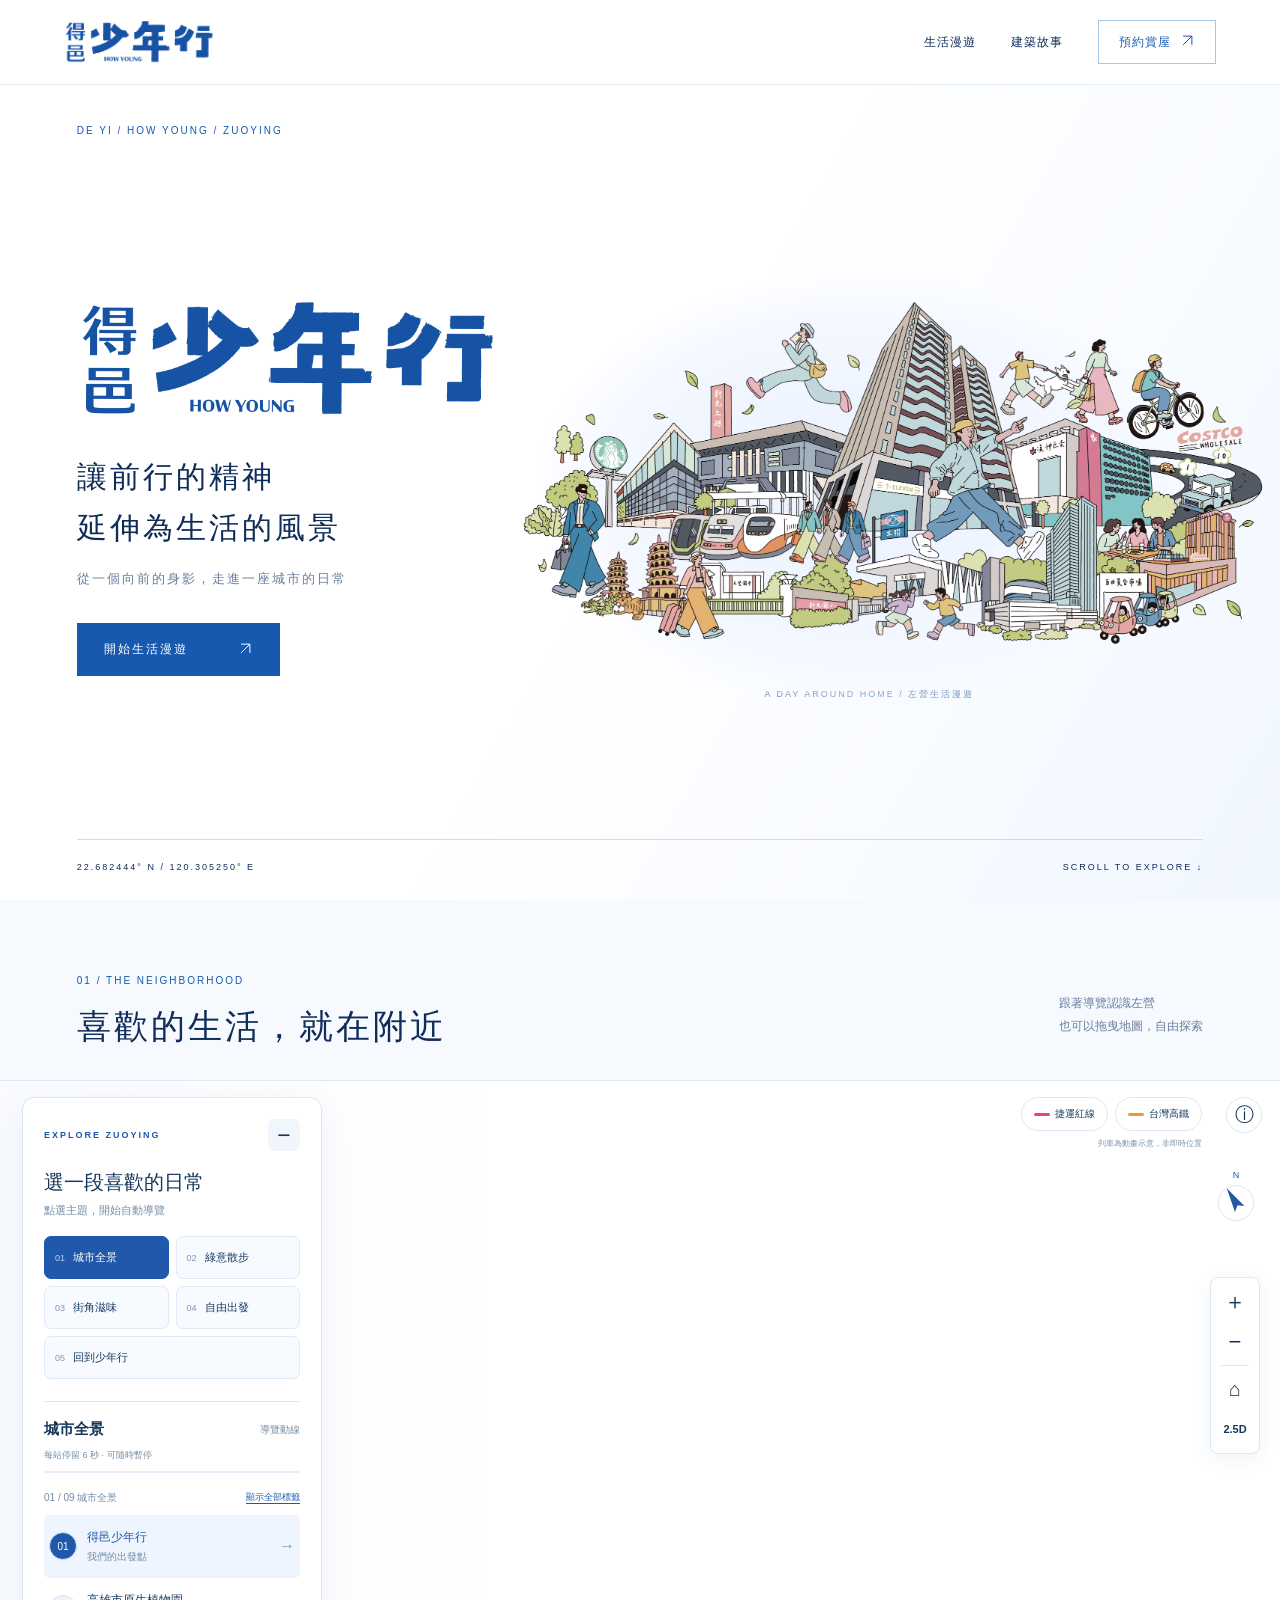
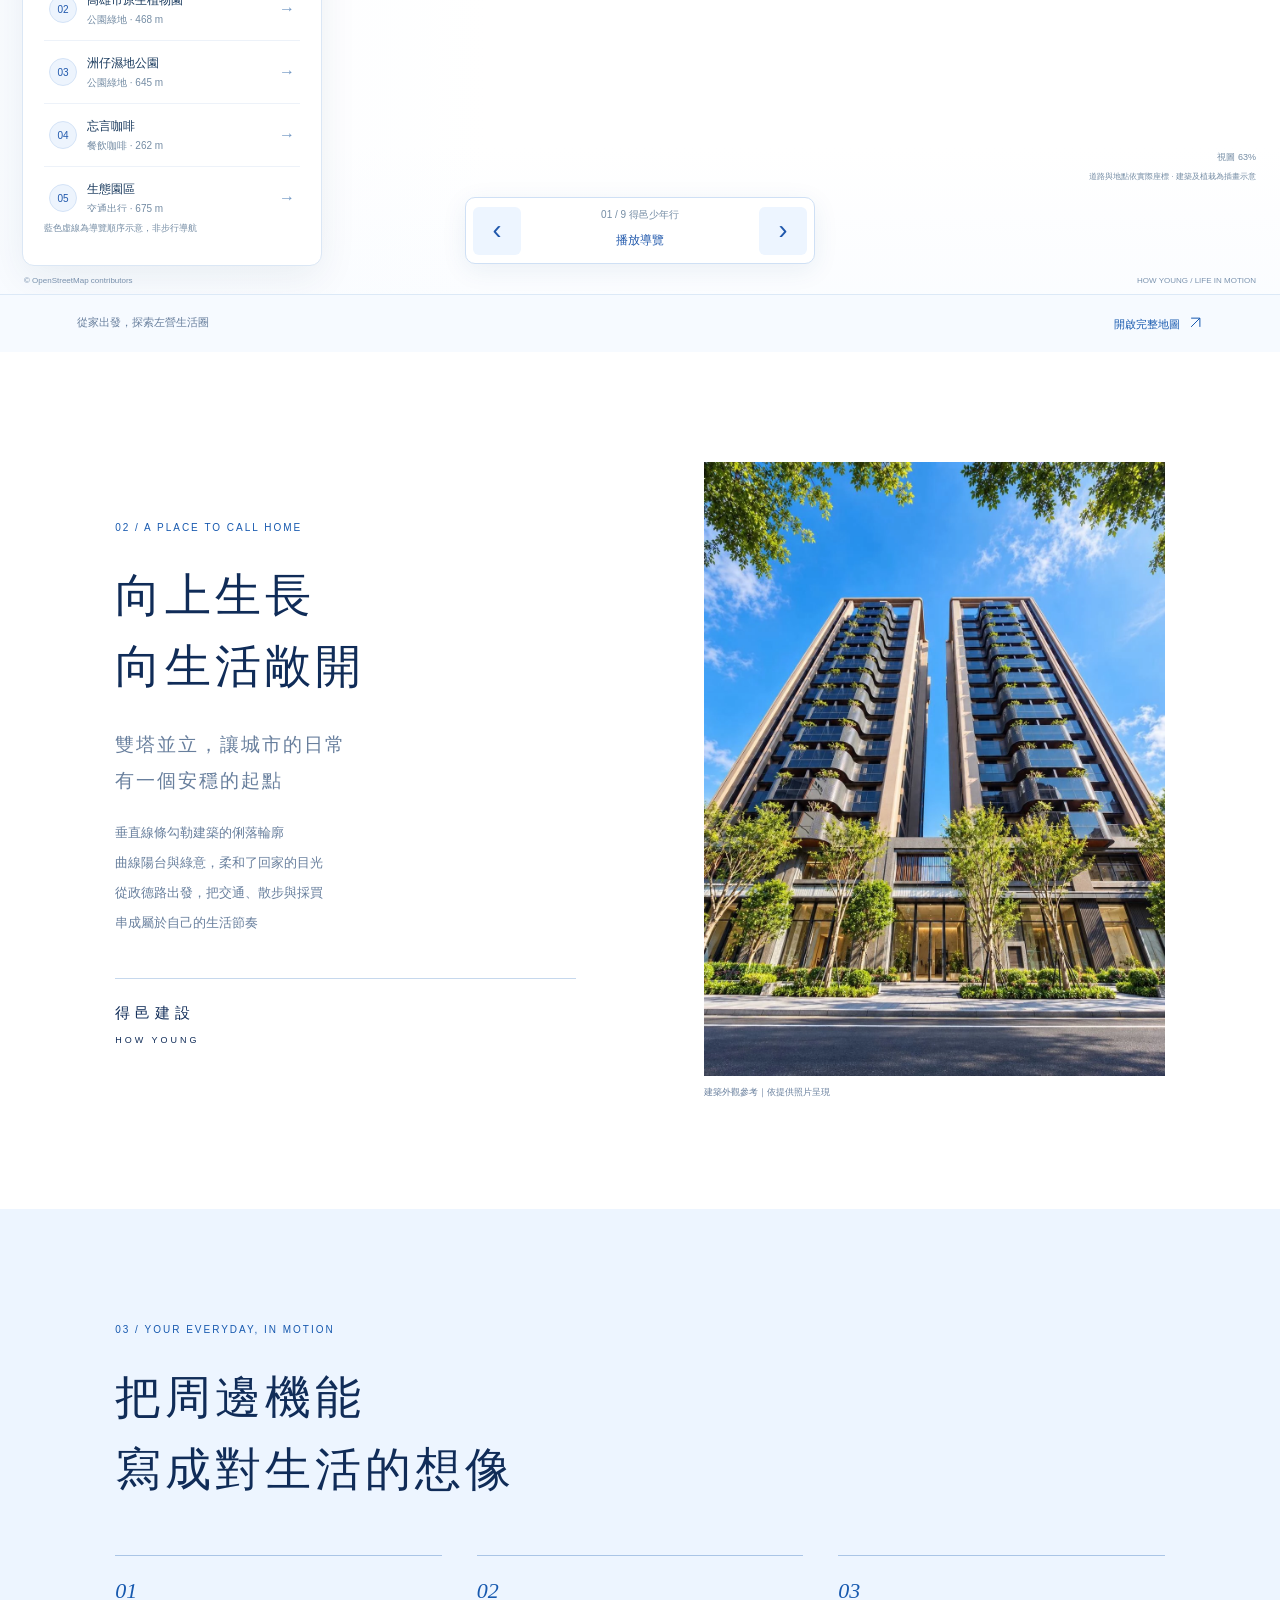
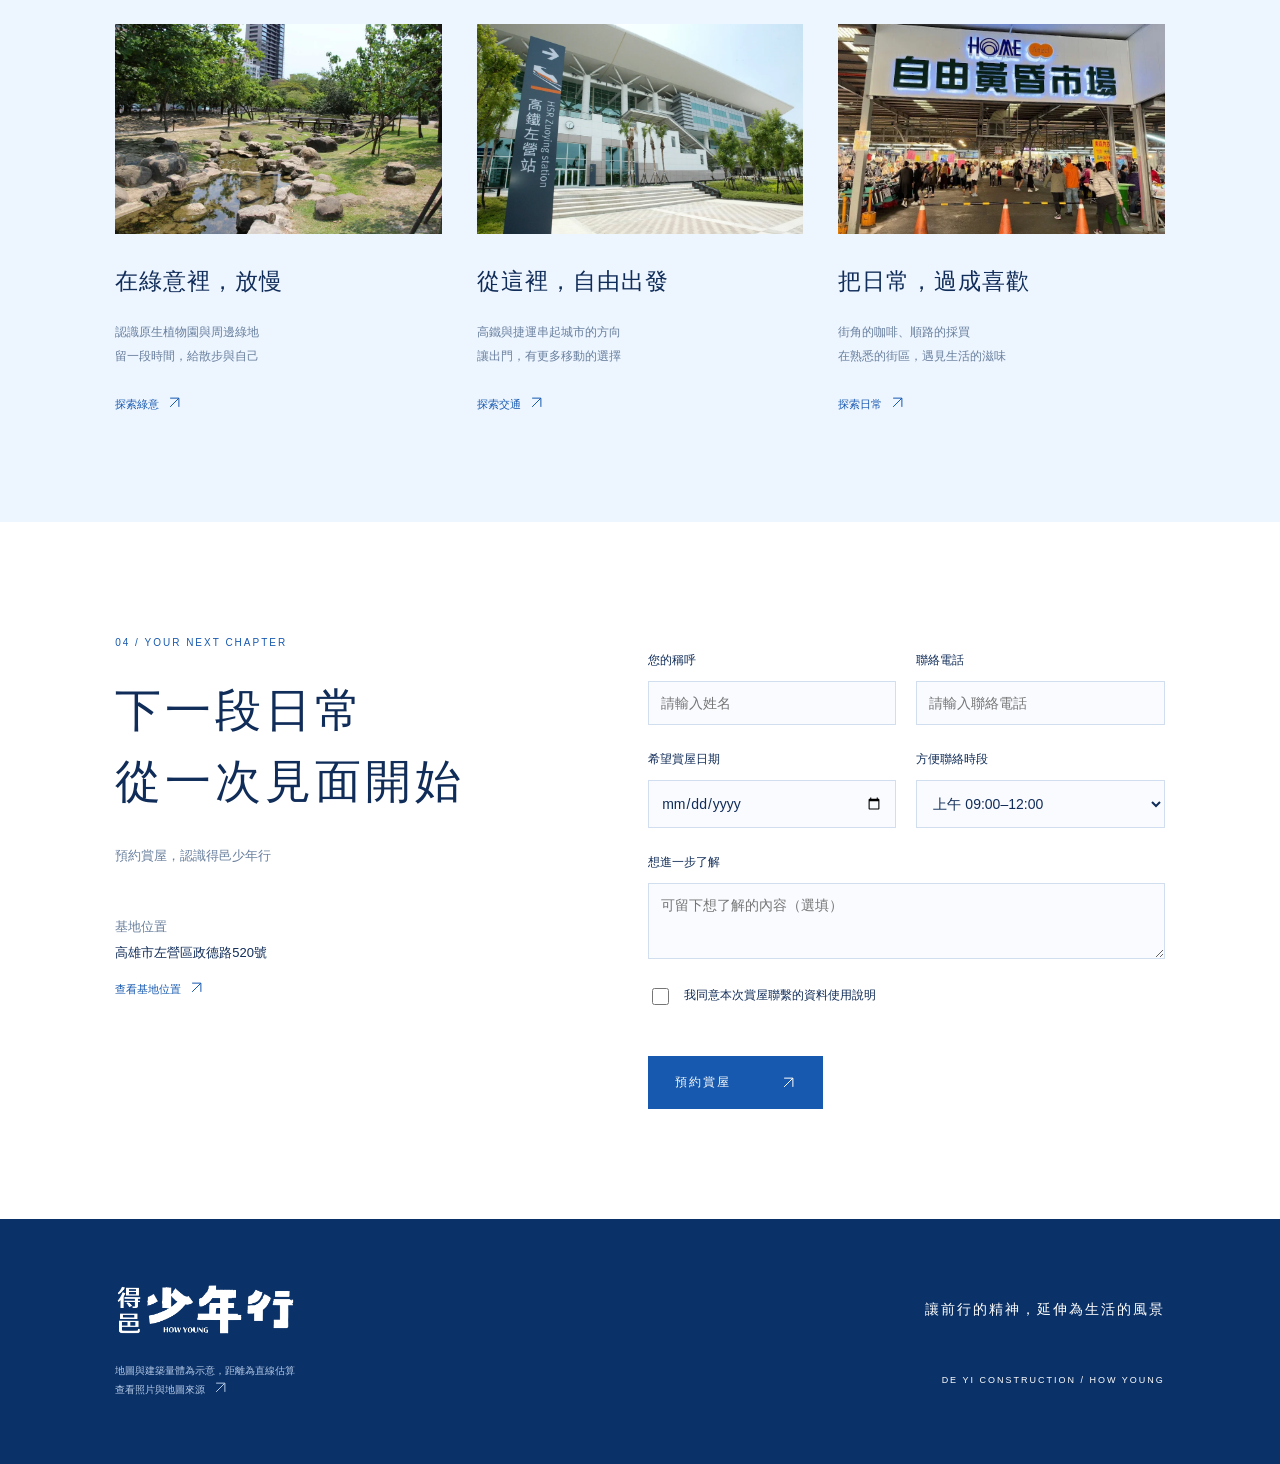
==== HowYoung/index.html @ 1bbc780d "Upload Bloompark and HowYoung" ====
<!doctype html><html lang="zh-Hant"><head><meta charset="utf-8"><meta name="viewport" content="width=device-width,initial-scale=1"><meta name="theme-color" content="#ffffff"><title>得邑少年行｜讓前行，成為生活的風景</title><link rel="stylesheet" href="landing.css?v=6"></head><body>
<header class="site-header"><a href="#top"><img src="assets/logo.png" alt="得邑少年行"></a><nav><a href="#cityMap">生活漫遊</a><a href="#story">建築故事</a><a class="reserve-link" href="#reservation">預約賞屋 ↗</a></nav></header>
<main><section class="hero" id="top"><span class="hero-index">DE YI / HOW YOUNG / ZUOYING</span><div class="hero-content"><img class="hero-logo" src="assets/logo.png" alt="得邑少年行 HOW YOUNG"><h1>讓前行的精神<br>延伸為生活的風景</h1><p>從一個向前的身影，走進一座城市的日常</p><a class="button" href="#cityMap">開始生活漫遊 <span>↗</span></a></div><div class="hero-art" aria-hidden="true"><span class="art-orbit"></span><img src="assets/neighborhood.png" alt=""><span class="art-caption">A DAY AROUND HOME / 左營生活漫遊</span></div><div class="hero-rule"><span>22.682444° N / 120.305250° E</span><a href="#cityMap">SCROLL TO EXPLORE ↓</a></div><span class="hero-watermark" aria-hidden="true">YOUNG</span></section>
<section class="map-section" id="neighborhood"><div class="section-heading"><div><span class="eyebrow">01 / THE NEIGHBORHOOD</span><h2>喜歡的生活，就在附近</h2></div><p>跟著導覽認識左營<br>也可以拖曳地圖，自由探索</p></div><iframe id="cityMap" src="map.html?embedded=1&v=6" title="得邑少年行互動生活地圖" loading="lazy" allow="fullscreen"></iframe><div class="map-foot"><span>從家出發，探索左營生活圈</span><a href="map.html" target="_blank" rel="noopener">開啟完整地圖 ↗</a></div></section>
<section class="story section" id="story"><div class="story-copy"><span class="eyebrow">02 / A PLACE TO CALL HOME</span><h2>向上生長<br>向生活敞開</h2><p class="lead">雙塔並立，讓城市的日常<br>有一個安穩的起點</p><p>垂直線條勾勒建築的俐落輪廓<br>曲線陽台與綠意，柔和了回家的目光<br>從政德路出發，把交通、散步與採買<br>串成屬於自己的生活節奏</p><div class="signature">得邑建設 <span>HOW YOUNG</span></div></div><figure><img src="assets/building.webp" alt="得邑少年行雙塔建築外觀參考" loading="lazy"><figcaption>建築外觀參考｜依提供照片呈現</figcaption></figure></section>
<section class="everyday section"><span class="eyebrow">03 / YOUR EVERYDAY, IN MOTION</span><h2>把周邊機能<br>寫成對生活的想像</h2><div class="life-grid"><article><span class="num">01</span><img src="assets/photos/park.webp" alt="高雄市原生植物園" loading="lazy"><h3>在綠意裡，放慢</h3><p>認識原生植物園與周邊綠地<br>留一段時間，給散步與自己</p><a href="#cityMap">探索綠意 ↗</a></article><article><span class="num">02</span><img src="assets/photos/hsr.webp" alt="高鐵左營站" loading="lazy"><h3>從這裡，自由出發</h3><p>高鐵與捷運串起城市的方向<br>讓出門，有更多移動的選擇</p><a href="#cityMap">探索交通 ↗</a></article><article><span class="num">03</span><img src="assets/photos/market.webp" alt="自由黃昏市場" loading="lazy"><h3>把日常，過成喜歡</h3><p>街角的咖啡、順路的採買<br>在熟悉的街區，遇見生活的滋味</p><a href="#cityMap">探索日常 ↗</a></article></div></section>
<section class="reservation section" id="reservation"><div><span class="eyebrow">04 / YOUR NEXT CHAPTER</span><h2>下一段日常<br>從一次見面開始</h2><p>預約賞屋，認識得邑少年行</p><p class="address">基地位置<br><strong>高雄市左營區政德路520號</strong></p><a href="https://www.google.com/maps/search/?api=1&query=22.682444%2C120.30525" target="_blank" rel="noopener">查看基地位置 ↗</a></div><form id="bookingForm"><div class="form-row"><label>您的稱呼<input name="name" autocomplete="name" maxlength="40" required placeholder="請輸入姓名"></label><label>聯絡電話<input name="phone" autocomplete="tel" type="tel" inputmode="tel" pattern="[0-9+() -]{8,20}" required placeholder="請輸入聯絡電話"></label></div><div class="form-row"><label>希望賞屋日期<input name="date" type="date" required></label><label>方便聯絡時段<select name="time"><option>上午 09:00–12:00</option><option>下午 12:00–18:00</option><option>晚間 18:00–20:00</option></select></label></div><label>想進一步了解<textarea name="note" rows="3" maxlength="500" placeholder="可留下想了解的內容（選填）"></textarea></label><label class="consent"><input name="consent" type="checkbox" required><span>我同意本次賞屋聯繫的資料使用說明</span></label><button class="button" id="bookingSubmit" type="submit">預約賞屋 <span>↗</span></button><p id="bookingStatus" role="status"></p></form></section></main>
<footer class="site-footer"><img src="assets/logo.png" alt="得邑少年行"><p>讓前行的精神，延伸為生活的風景</p><small>地圖與建築量體為示意，距離為直線估算<br><a href="sources.html">查看照片與地圖來源 ↗</a></small><span>DE YI CONSTRUCTION / HOW YOUNG</span></footer><script src="landing.js?v=6"></script><script src="icons.js?v=6"></script></body></html>
---- HowYoung/landing.css ----
:root{--blue:#1759af;--ink:#102c58;--muted:#687f9d}*{box-sizing:border-box}html{scroll-behavior:smooth;scroll-padding-top:85px}body{margin:0;background:#fff;color:var(--ink);font-family:"PingFang TC","Microsoft JhengHei",sans-serif}a{color:inherit;text-decoration:none}button,input,select,textarea{font:inherit}a,button{touch-action:manipulation}button{cursor:pointer}a:focus-visible,button:focus-visible,input:focus-visible,select:focus-visible,textarea:focus-visible{outline:3px solid #6caaff;outline-offset:4px}.site-header{height:85px;padding:20px 5vw;display:flex;align-items:center;justify-content:space-between;background:#ffffffed;position:sticky;top:0;z-index:5;border-bottom:1px solid #e7eef9;backdrop-filter:blur(12px)}.site-header img{width:150px;display:block}.site-header nav{display:flex;align-items:center;gap:35px;font-size:12px;letter-spacing:1px}.reserve-link{color:var(--blue);border:1px solid #a9c5e7;padding:12px 20px}.hero{min-height:calc(100svh - 85px);position:relative;overflow:hidden;padding:50px 7vw 35px;display:flex;flex-direction:column;background:linear-gradient(120deg,#fff 50%,#f1f7ff)}.hero-index,.eyebrow{font-size:10px;letter-spacing:2px;color:var(--blue)}.hero-content{position:relative;z-index:1;margin:auto 0;padding:40px 0 60px}.hero-logo{width:min(520px,65vw);height:auto;display:block;margin-bottom:32px}.hero h1{font-family:"PMingLiU",serif;font-size:38px;font-weight:400;letter-spacing:5px;line-height:1.7;margin:0 0 15px}.hero p{font-size:13px;letter-spacing:2px;color:var(--muted)}.button{background:var(--blue);color:white;display:inline-flex;align-items:center;justify-content:space-between;gap:45px;padding:18px 27px;border:0;font-size:12px;letter-spacing:2px;margin-top:22px}.hero-rule{display:flex;justify-content:space-between;font-size:9px;letter-spacing:2px;border-top:1px solid #c9dcf1;padding-top:22px;z-index:1}.hero-watermark{position:absolute;right:-5vw;bottom:20%;font:bold 20vw Georgia;color:#eaf2fd;writing-mode:vertical-rl;line-height:1;letter-spacing:-10px}.section-heading{display:flex;justify-content:space-between;align-items:end;padding:70px 6vw 30px}.section-heading h2{font-family:"PMingLiU",serif;font-size:34px;font-weight:400;letter-spacing:3px;margin:16px 0 0}.section-heading p{font-size:12px;color:var(--muted);line-height:1.9}.map-section{background:#f6faff}.map-section iframe{width:100%;height:900px;height:90svh;min-height:650px;display:block;border:0;border-block:1px solid #dce9f7}.map-foot{display:flex;justify-content:space-between;padding:20px 6vw;font-size:11px;color:var(--muted)}.section{padding:110px 9vw}.story{display:grid;grid-template-columns:1fr 1fr;gap:10vw;align-items:center}.section h2{font-family:"PMingLiU",serif;font-weight:400;font-size:46px;line-height:1.55;letter-spacing:4px;margin:25px 0}.story .lead{font-size:19px;line-height:1.9;letter-spacing:2px}.story p{font-size:13px;color:var(--muted);line-height:2.3}.story figure{margin:0}.story img{width:100%;display:block;max-height:650px;object-fit:cover}.story figcaption{font-size:9px;color:var(--muted);margin-top:10px}.signature{font-size:15px;margin-top:40px;letter-spacing:5px;border-top:1px solid #c6d8ed;padding-top:25px}.signature span{display:block;font-size:9px;letter-spacing:3px;margin-top:12px}.everyday{background:#edf5ff}.life-grid{display:grid;grid-template-columns:repeat(3,1fr);gap:35px;margin-top:50px}.life-grid article{position:relative;padding-top:22px;border-top:1px solid #aac5e6}.num{display:block;font:italic 22px Georgia;color:var(--blue);margin-bottom:20px}.life-grid img{width:100%;height:210px;object-fit:cover}.life-grid h3{font-family:"PMingLiU",serif;font-size:23px;font-weight:400;letter-spacing:1px;margin-top:28px}.life-grid p{font-size:12px;line-height:2;color:var(--muted)}.life-grid a{font-size:11px;display:inline-block;margin-top:15px;color:var(--blue)}.reservation{display:grid;grid-template-columns:1fr 1.2fr;gap:8vw}.reservation p{font-size:13px;line-height:2;color:var(--muted)}.reservation .address{margin-top:45px}.address strong{font-weight:500;color:var(--ink)}.reservation>div>a{font-size:11px;color:var(--blue)}form{padding-top:20px}form label{display:flex;flex-direction:column;font-size:12px;gap:12px;margin-bottom:26px}.form-row{display:grid;grid-template-columns:1fr 1fr;gap:20px}input,select,textarea{padding:13px 12px;border:1px solid #d0def0;border-radius:0;background:#f9fbff;color:var(--ink);width:100%;min-width:0;font-size:14px}.consent{flex-direction:row;align-items:flex-start;line-height:1.8}.consent input{width:17px;height:17px;flex-shrink:0;accent-color:var(--blue)}.reservation .form-note{font-size:10px;color:#74869f}.reservation #bookingStatus{color:var(--blue);font-size:12px}.site-footer{background:#0b3268;color:white;padding:65px 9vw;display:grid;grid-template-columns:1fr 1fr;gap:25px;align-items:center}.site-footer img{width:180px;background:white;padding:10px}.site-footer p{font-size:14px;letter-spacing:2px}.site-footer small{font-size:10px;line-height:1.9;color:#b3c8e6}.site-footer>span{font-size:9px;letter-spacing:2px}.site-footer p,.site-footer>span{text-align:right}
@media(max-width:700px){html{scroll-padding-top:70px}.site-header{height:70px;padding:15px 18px}.site-header img{width:110px}.site-header nav{gap:15px;font-size:10px}.site-header nav>a:nth-child(2){display:none}.reserve-link{padding:9px 12px}.hero{min-height:calc(92svh - 70px);padding:35px 25px 30px}.hero-logo{width:90%;margin-bottom:35px}.hero h1{font-size:29px;letter-spacing:3px}.hero p{font-size:11px;letter-spacing:1px;line-height:2}.hero-content{padding:45px 0}.hero-index{font-size:8px}.hero-watermark{font-size:30vw;bottom:14%;opacity:.5}.hero-rule{font-size:7px;letter-spacing:1px;gap:10px}.button{padding:17px 22px;font-size:11px}.section-heading{padding:50px 23px 25px;display:block}.section-heading h2{font-size:27px;letter-spacing:1px}.section-heading p{font-size:11px;margin-top:17px}.map-section iframe{height:90svh;min-height:640px}.map-foot{padding:17px 20px;gap:10px;font-size:9px}.section{padding:65px 25px}.story,.reservation{grid-template-columns:1fr;gap:35px}.section h2{font-size:35px;letter-spacing:2px}.story .lead{font-size:17px}.story p{font-size:12px}.story img{max-height:540px}.life-grid{grid-template-columns:1fr;gap:45px;margin-top:35px}.life-grid img{height:220px}.life-grid h3{margin-top:22px}.signature{margin-top:25px}.reservation .address{margin-top:25px}.form-row{gap:12px}input,select,textarea{font-size:16px;padding:12px 9px}.site-footer{grid-template-columns:1fr;padding:45px 25px;gap:20px}.site-footer p,.site-footer>span{text-align:left}.site-footer p{font-size:12px}.eyebrow{font-size:9px}}
@media(prefers-reduced-motion:reduce){html{scroll-behavior:auto}}

.ui-icon{width:15px;height:15px;display:inline-block;vertical-align:-2px;margin-left:5px}.site-footer img{background:none;padding:0;filter:brightness(0) invert(1)}.form-row>*{min-width:0}input[type=date]{appearance:none;-webkit-appearance:none;display:block;min-height:48px;max-width:100%;width:100%;text-align:left}input::-webkit-date-and-time-value{text-align:left}select{min-height:48px;max-width:100%}.form-note{padding:14px 16px;border-left:2px solid #aac5e7;background:#f5f8fd}.map-foot a{color:var(--blue)}
@media(max-width:700px){.site-header{height:64px;padding:12px 16px}.hero{min-height:0;padding:26px 24px 24px}.hero-content{padding:46px 0 38px}.hero-logo{width:82%;max-width:340px;margin-bottom:25px}.hero h1{font-size:27px;line-height:1.6;letter-spacing:2px}.hero-rule{padding-top:18px}.section-heading{padding:34px 24px 20px}.map-section iframe{height:calc(100svh - 64px);min-height:520px;max-height:850px}.form-row{grid-template-columns:minmax(0,1fr);gap:0}form label{font-size:14px;gap:9px;margin-bottom:20px}input,select,textarea{font-size:16px;min-width:0;width:100%;max-width:100%;padding:13px 12px}input[type=date]{width:100%;min-height:50px}.reservation .button{width:100%;min-height:52px}.reservation .form-note{font-size:12px;line-height:1.8}.consent input{width:20px;height:20px}.section{padding:54px 24px}.site-footer img{width:160px}.site-footer{gap:20px}.map-foot{font-size:10px;line-height:1.8}html{scroll-padding-top:78px}}
/* Illustration-led home and a map that fits beneath the navigation */
.hero{display:grid;grid-template-columns:minmax(320px,.85fr) minmax(0,1.35fr);column-gap:3vw;min-height:calc(100svh - 85px);padding:40px 6vw 28px;align-items:center}.hero-index{grid-column:1/-1;align-self:start}.hero-content{grid-column:1;grid-row:2;margin:0;padding:50px 0;z-index:2}.hero-logo{width:100%;max-width:460px}.hero h1{font-size:clamp(27px,2.35vw,40px);letter-spacing:3px}.hero-art{grid-column:2;grid-row:2;position:relative;min-width:0;isolation:isolate;align-self:center}.hero-art img{display:block;width:115%;max-width:none;margin-left:-4%;position:relative;z-index:1;animation:cityFloat 9s ease-in-out infinite}.art-orbit{position:absolute;z-index:0;inset:0 4% 0 0;border-radius:50%;background:radial-gradient(ellipse,#e9f2ff 0%,#f4f8ff 55%,transparent 72%)}.art-caption{display:block;text-align:center;color:#7191b9;font-size:9px;letter-spacing:2px;margin-top:16px}.hero-rule{grid-column:1/-1;align-self:end}.hero-watermark{display:none}.map-section iframe{height:calc(100svh - 85px);min-height:580px;max-height:1100px;scroll-margin-top:0}.booking-contacts{display:none}.reservation #bookingStatus:empty{display:none}.reservation #bookingStatus:not(:empty){background:#edf5ff;border-left:3px solid #2058ac;padding:16px;font-size:13px;line-height:1.8}.reservation .form-note{display:none}
@keyframes cityFloat{50%{transform:translateY(-8px)}}
@media(max-width:1000px){.hero{grid-template-columns:1fr 1.05fr;gap:20px;padding:35px 5vw 28px}.hero h1{font-size:27px}.hero p{font-size:11px;letter-spacing:1px}}
@media(max-width:700px){.hero{display:flex;flex-direction:column;align-items:stretch;gap:0;min-height:0;padding:28px 24px 25px}.hero-content{padding:32px 0 15px}.hero-logo{width:82%;max-width:310px;margin-bottom:24px}.hero h1{font-size:27px}.hero-art{width:100%;margin:0 0 24px}.hero-art img{width:112%;margin-left:-6%}.art-caption{font-size:8px;letter-spacing:1px;margin-top:8px}.hero-rule{width:100%;font-size:7px}.map-section iframe{height:calc(100svh - 64px);min-height:480px;max-height:900px}.section-heading{padding-top:35px}.hero .button{margin-top:15px}}
@media(prefers-reduced-motion:reduce){.hero-art img{animation:none}}
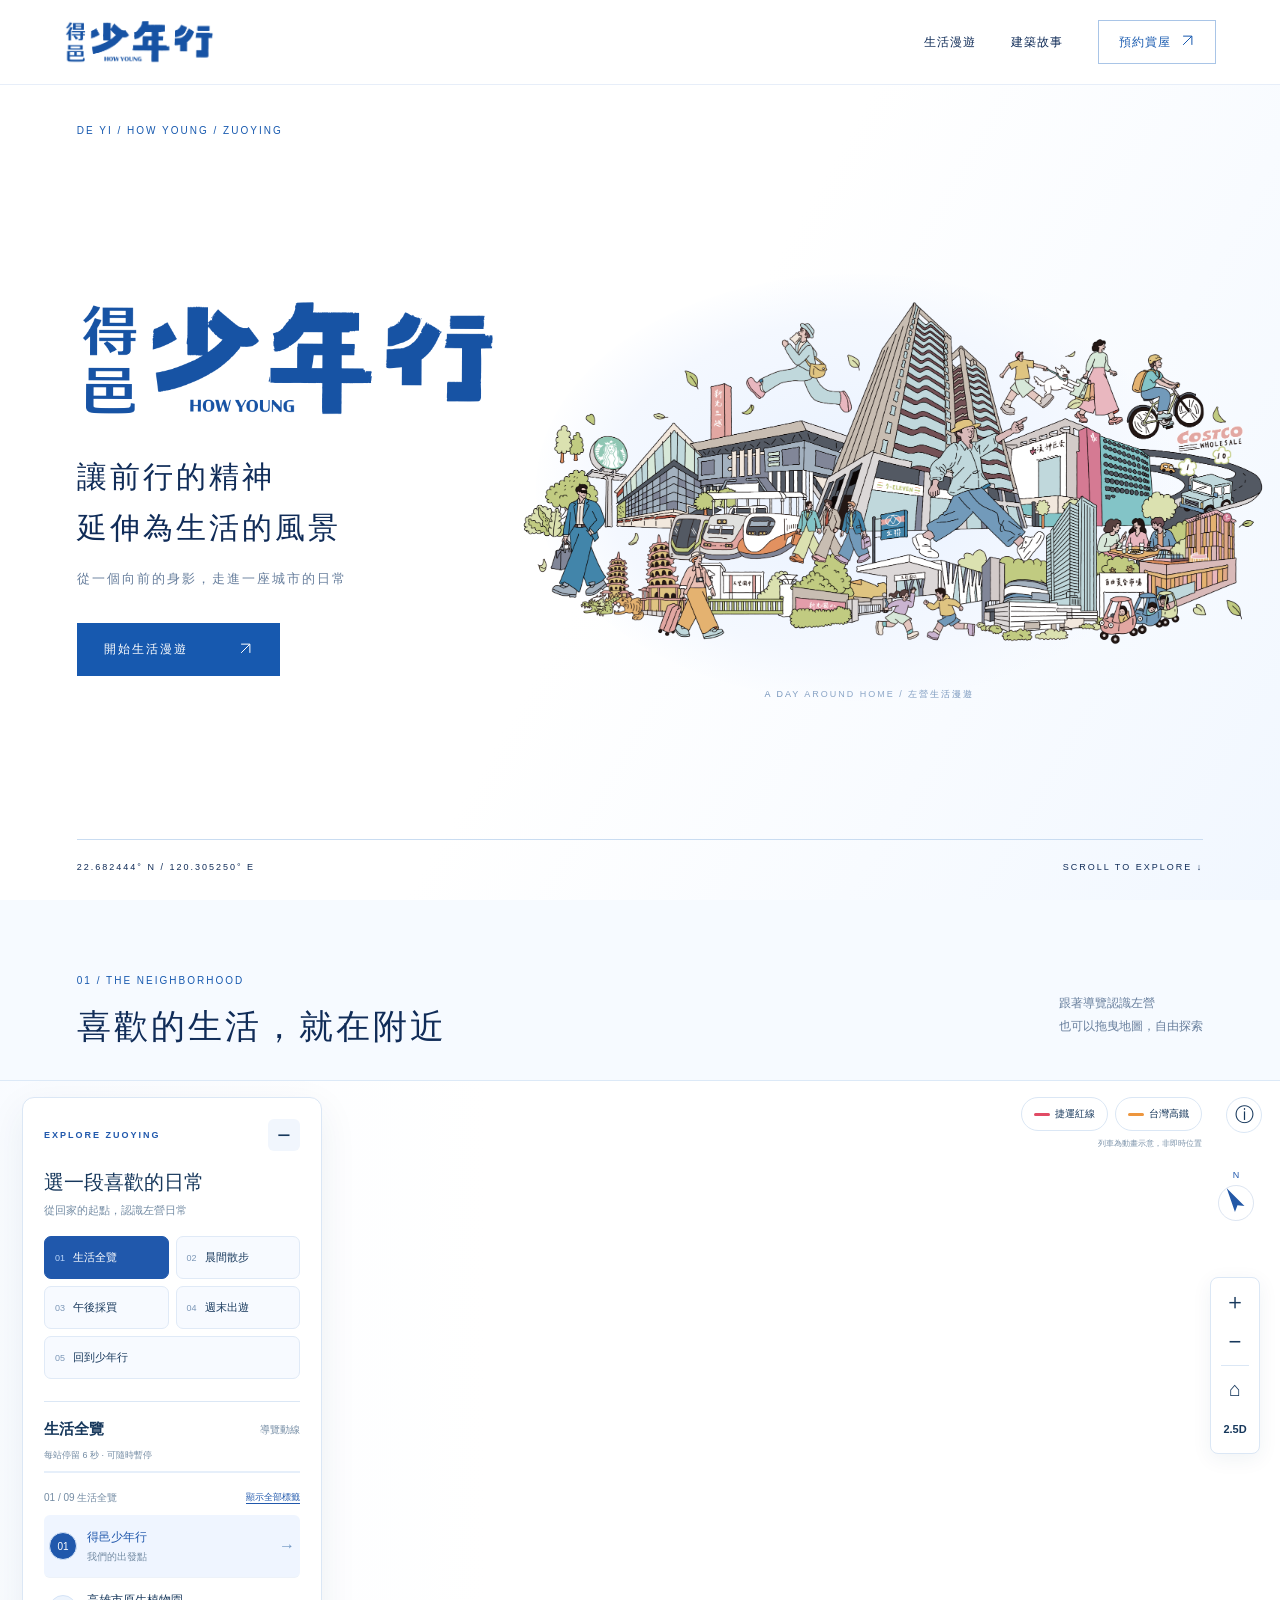
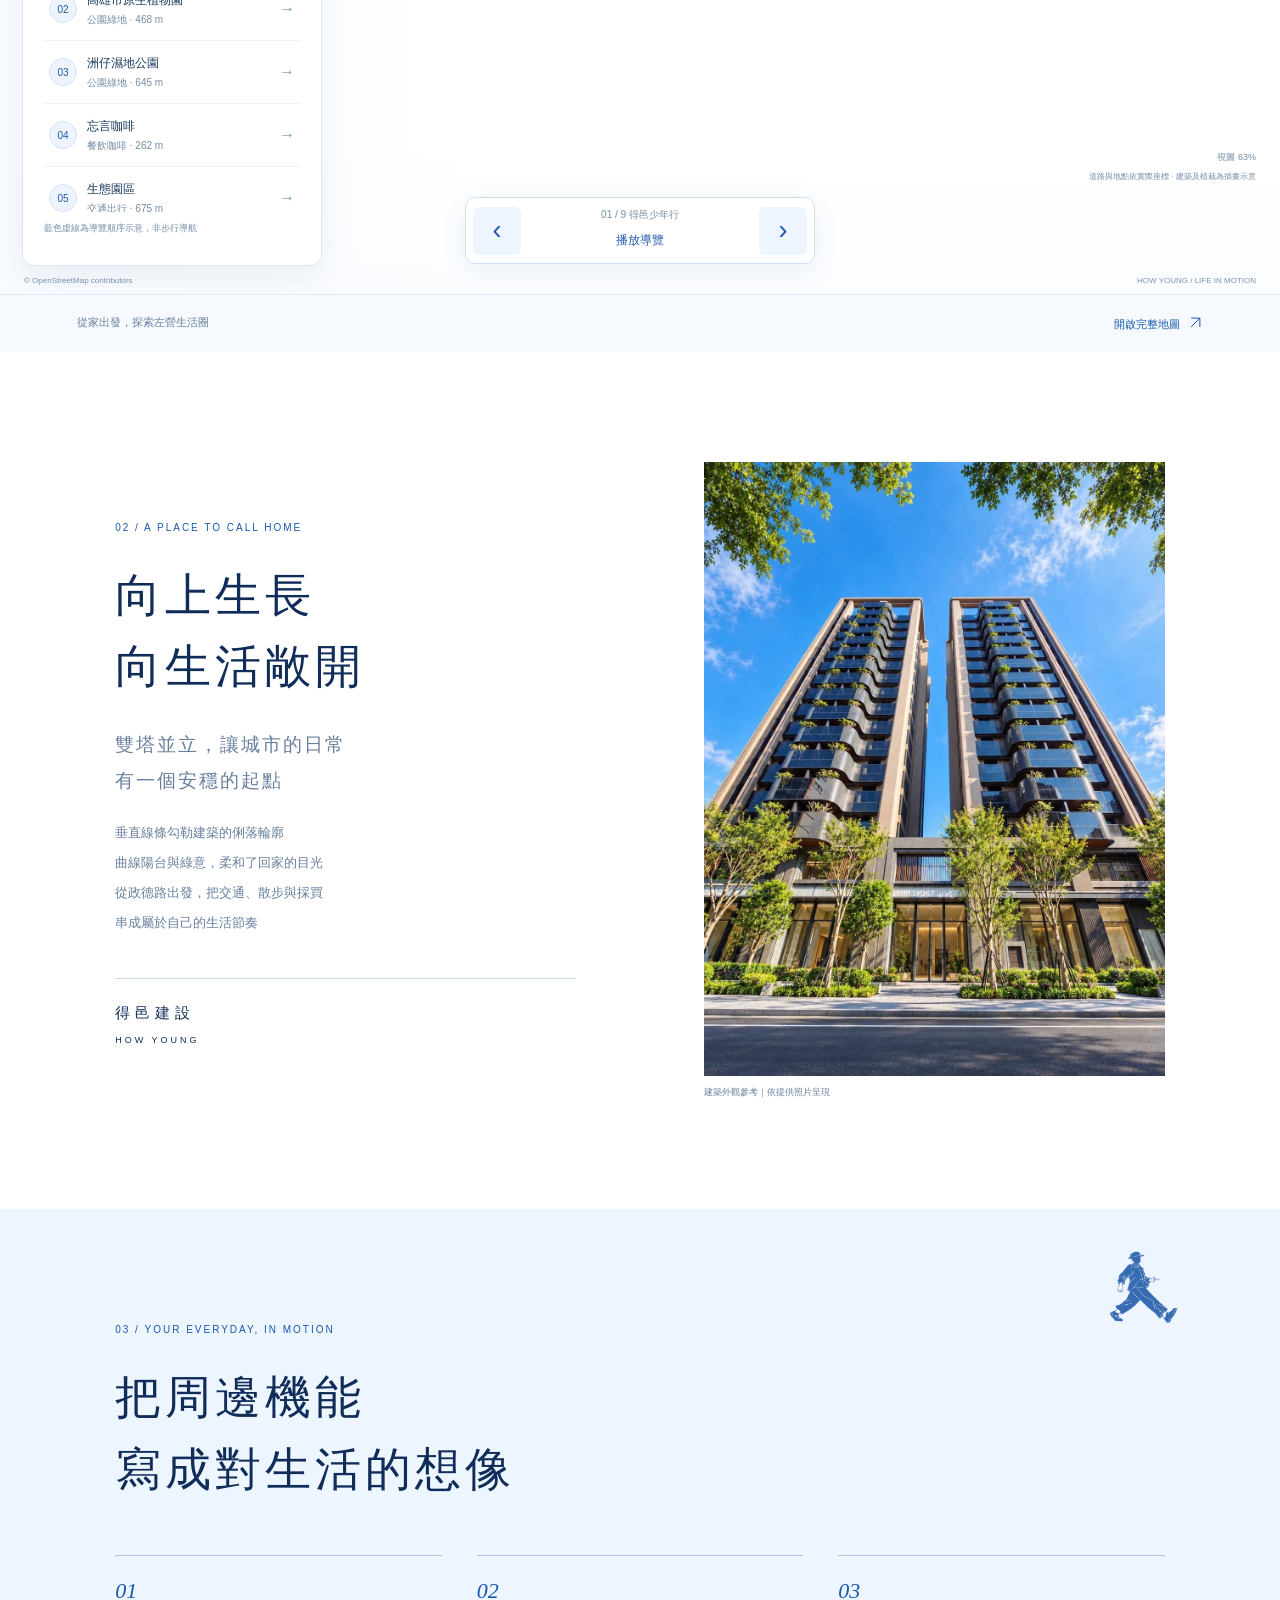
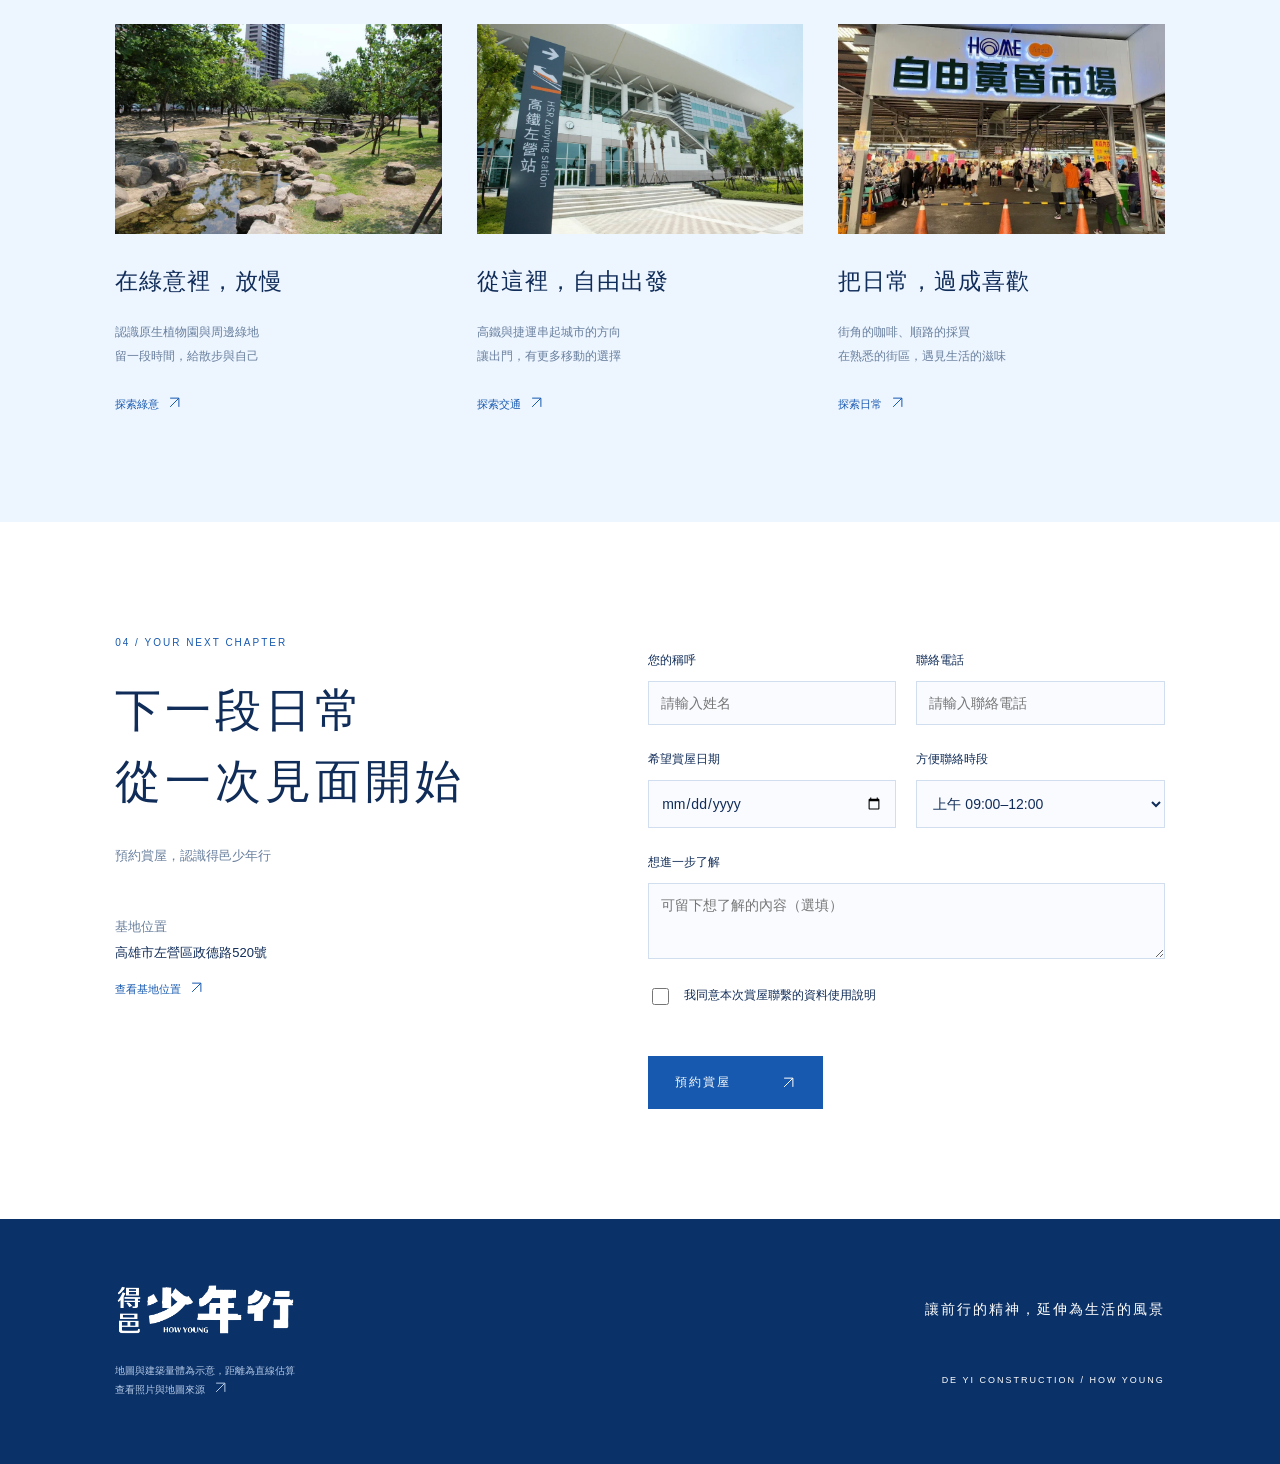
==== commit e085d38d: "Update HowYoung website" ====
--- a/HowYoung/index.html
+++ b/HowYoung/index.html
@@ -1,8 +1,8 @@
-<!doctype html><html lang="zh-Hant"><head><meta charset="utf-8"><meta name="viewport" content="width=device-width,initial-scale=1"><meta name="theme-color" content="#ffffff"><title>得邑少年行｜讓前行，成為生活的風景</title><link rel="stylesheet" href="landing.css?v=6"></head><body>
+<!doctype html><html lang="zh-Hant"><head><meta charset="utf-8"><meta name="viewport" content="width=device-width,initial-scale=1"><meta name="theme-color" content="#ffffff"><title>得邑少年行｜讓前行，成為生活的風景</title><link rel="stylesheet" href="landing.css?v=7"></head><body>
 <header class="site-header"><a href="#top"><img src="assets/logo.png" alt="得邑少年行"></a><nav><a href="#cityMap">生活漫遊</a><a href="#story">建築故事</a><a class="reserve-link" href="#reservation">預約賞屋 ↗</a></nav></header>
 <main><section class="hero" id="top"><span class="hero-index">DE YI / HOW YOUNG / ZUOYING</span><div class="hero-content"><img class="hero-logo" src="assets/logo.png" alt="得邑少年行 HOW YOUNG"><h1>讓前行的精神<br>延伸為生活的風景</h1><p>從一個向前的身影，走進一座城市的日常</p><a class="button" href="#cityMap">開始生活漫遊 <span>↗</span></a></div><div class="hero-art" aria-hidden="true"><span class="art-orbit"></span><img src="assets/neighborhood.png" alt=""><span class="art-caption">A DAY AROUND HOME / 左營生活漫遊</span></div><div class="hero-rule"><span>22.682444° N / 120.305250° E</span><a href="#cityMap">SCROLL TO EXPLORE ↓</a></div><span class="hero-watermark" aria-hidden="true">YOUNG</span></section>
-<section class="map-section" id="neighborhood"><div class="section-heading"><div><span class="eyebrow">01 / THE NEIGHBORHOOD</span><h2>喜歡的生活，就在附近</h2></div><p>跟著導覽認識左營<br>也可以拖曳地圖，自由探索</p></div><iframe id="cityMap" src="map.html?embedded=1&v=6" title="得邑少年行互動生活地圖" loading="lazy" allow="fullscreen"></iframe><div class="map-foot"><span>從家出發，探索左營生活圈</span><a href="map.html" target="_blank" rel="noopener">開啟完整地圖 ↗</a></div></section>
+<section class="map-section" id="neighborhood"><div class="section-heading"><div><span class="eyebrow">01 / THE NEIGHBORHOOD</span><h2>喜歡的生活，就在附近</h2></div><p>跟著導覽認識左營<br>也可以拖曳地圖，自由探索</p></div><iframe id="cityMap" src="map.html?embedded=1&v=7" title="得邑少年行互動生活地圖" loading="lazy" allow="fullscreen"></iframe><div class="map-foot"><span>從家出發，探索左營生活圈</span><a href="map.html" target="_blank" rel="noopener">開啟完整地圖 ↗</a></div></section>
 <section class="story section" id="story"><div class="story-copy"><span class="eyebrow">02 / A PLACE TO CALL HOME</span><h2>向上生長<br>向生活敞開</h2><p class="lead">雙塔並立，讓城市的日常<br>有一個安穩的起點</p><p>垂直線條勾勒建築的俐落輪廓<br>曲線陽台與綠意，柔和了回家的目光<br>從政德路出發，把交通、散步與採買<br>串成屬於自己的生活節奏</p><div class="signature">得邑建設 <span>HOW YOUNG</span></div></div><figure><img src="assets/building.webp" alt="得邑少年行雙塔建築外觀參考" loading="lazy"><figcaption>建築外觀參考｜依提供照片呈現</figcaption></figure></section>
-<section class="everyday section"><span class="eyebrow">03 / YOUR EVERYDAY, IN MOTION</span><h2>把周邊機能<br>寫成對生活的想像</h2><div class="life-grid"><article><span class="num">01</span><img src="assets/photos/park.webp" alt="高雄市原生植物園" loading="lazy"><h3>在綠意裡，放慢</h3><p>認識原生植物園與周邊綠地<br>留一段時間，給散步與自己</p><a href="#cityMap">探索綠意 ↗</a></article><article><span class="num">02</span><img src="assets/photos/hsr.webp" alt="高鐵左營站" loading="lazy"><h3>從這裡，自由出發</h3><p>高鐵與捷運串起城市的方向<br>讓出門，有更多移動的選擇</p><a href="#cityMap">探索交通 ↗</a></article><article><span class="num">03</span><img src="assets/photos/market.webp" alt="自由黃昏市場" loading="lazy"><h3>把日常，過成喜歡</h3><p>街角的咖啡、順路的採買<br>在熟悉的街區，遇見生活的滋味</p><a href="#cityMap">探索日常 ↗</a></article></div></section>
-<section class="reservation section" id="reservation"><div><span class="eyebrow">04 / YOUR NEXT CHAPTER</span><h2>下一段日常<br>從一次見面開始</h2><p>預約賞屋，認識得邑少年行</p><p class="address">基地位置<br><strong>高雄市左營區政德路520號</strong></p><a href="https://www.google.com/maps/search/?api=1&query=22.682444%2C120.30525" target="_blank" rel="noopener">查看基地位置 ↗</a></div><form id="bookingForm"><div class="form-row"><label>您的稱呼<input name="name" autocomplete="name" maxlength="40" required placeholder="請輸入姓名"></label><label>聯絡電話<input name="phone" autocomplete="tel" type="tel" inputmode="tel" pattern="[0-9+() -]{8,20}" required placeholder="請輸入聯絡電話"></label></div><div class="form-row"><label>希望賞屋日期<input name="date" type="date" required></label><label>方便聯絡時段<select name="time"><option>上午 09:00–12:00</option><option>下午 12:00–18:00</option><option>晚間 18:00–20:00</option></select></label></div><label>想進一步了解<textarea name="note" rows="3" maxlength="500" placeholder="可留下想了解的內容（選填）"></textarea></label><label class="consent"><input name="consent" type="checkbox" required><span>我同意本次賞屋聯繫的資料使用說明</span></label><button class="button" id="bookingSubmit" type="submit">預約賞屋 <span>↗</span></button><p id="bookingStatus" role="status"></p></form></section></main>
-<footer class="site-footer"><img src="assets/logo.png" alt="得邑少年行"><p>讓前行的精神，延伸為生活的風景</p><small>地圖與建築量體為示意，距離為直線估算<br><a href="sources.html">查看照片與地圖來源 ↗</a></small><span>DE YI CONSTRUCTION / HOW YOUNG</span></footer><script src="landing.js?v=6"></script><script src="icons.js?v=6"></script></body></html>
+<section class="everyday section"><img class="section-walker" src="assets/walker.png" alt="" aria-hidden="true" loading="lazy"><span class="eyebrow">03 / YOUR EVERYDAY, IN MOTION</span><h2>把周邊機能<br>寫成對生活的想像</h2><div class="life-grid"><article><span class="num">01</span><img src="assets/photos/park.webp" alt="高雄市原生植物園" loading="lazy"><h3>在綠意裡，放慢</h3><p>認識原生植物園與周邊綠地<br>留一段時間，給散步與自己</p><a href="#cityMap">探索綠意 ↗</a></article><article><span class="num">02</span><img src="assets/photos/hsr.webp" alt="高鐵左營站" loading="lazy"><h3>從這裡，自由出發</h3><p>高鐵與捷運串起城市的方向<br>讓出門，有更多移動的選擇</p><a href="#cityMap">探索交通 ↗</a></article><article><span class="num">03</span><img src="assets/photos/market.webp" alt="自由黃昏市場" loading="lazy"><h3>把日常，過成喜歡</h3><p>街角的咖啡、順路的採買<br>在熟悉的街區，遇見生活的滋味</p><a href="#cityMap">探索日常 ↗</a></article></div></section>
+<section class="reservation section" id="reservation"><div><span class="eyebrow">04 / YOUR NEXT CHAPTER</span><h2>下一段日常<br>從一次見面開始</h2><p>預約賞屋，認識得邑少年行</p><p class="address">基地位置<br><strong>高雄市左營區政德路520號</strong></p><a href="https://www.google.com/maps/search/?api=1&query=22.682444%2C120.30525" target="_blank" rel="noopener">查看基地位置 ↗</a></div><form id="bookingForm"><div class="form-row"><label>您的稱呼<input name="name" autocomplete="name" maxlength="40" required placeholder="請輸入姓名"></label><label>聯絡電話<input name="phone" autocomplete="tel" type="tel" inputmode="tel" pattern="[0-9+() -]{8,20}" required placeholder="請輸入聯絡電話"></label></div><div class="form-row"><label>希望賞屋日期<input name="date" type="date" required></label><label>方便聯絡時段<select name="time"><option>上午 09:00–12:00</option><option>下午 12:00–18:00</option><option>晚間 18:00–20:00</option></select></label></div><label>想進一步了解<textarea name="note" rows="3" maxlength="500" placeholder="可留下想了解的內容（選填）"></textarea></label><label class="consent"><input name="consent" type="checkbox" required><span>我同意本次賞屋聯繫的資料使用說明</span></label><button class="button" id="bookingSubmit" type="submit">預約賞屋 <span>↗</span></button><p id="bookingStatus" role="status"></p></form></section></main><button id="exitTour" class="exit-tour" type="button" hidden>← 返回網頁<span>生活漫遊</span></button>
+<footer class="site-footer"><img src="assets/logo.png" alt="得邑少年行"><p>讓前行的精神，延伸為生活的風景</p><small>地圖與建築量體為示意，距離為直線估算<br><a href="sources.html">查看照片與地圖來源 ↗</a></small><span>DE YI CONSTRUCTION / HOW YOUNG</span></footer><script src="landing.js?v=7"></script><script src="icons.js?v=7"></script></body></html>
--- a/HowYoung/landing.css
+++ b/HowYoung/landing.css
@@ -10,3 +10,5 @@
 @media(max-width:1000px){.hero{grid-template-columns:1fr 1.05fr;gap:20px;padding:35px 5vw 28px}.hero h1{font-size:27px}.hero p{font-size:11px;letter-spacing:1px}}
 @media(max-width:700px){.hero{display:flex;flex-direction:column;align-items:stretch;gap:0;min-height:0;padding:28px 24px 25px}.hero-content{padding:32px 0 15px}.hero-logo{width:82%;max-width:310px;margin-bottom:24px}.hero h1{font-size:27px}.hero-art{width:100%;margin:0 0 24px}.hero-art img{width:112%;margin-left:-6%}.art-caption{font-size:8px;letter-spacing:1px;margin-top:8px}.hero-rule{width:100%;font-size:7px}.map-section iframe{height:calc(100svh - 64px);min-height:480px;max-height:900px}.section-heading{padding-top:35px}.hero .button{margin-top:15px}}
 @media(prefers-reduced-motion:reduce){.hero-art img{animation:none}}
+
+.exit-tour[hidden]{display:none!important}.exit-tour{display:flex;justify-content:space-between;align-items:center;position:fixed;inset:0 0 auto;z-index:40;height:calc(54px + env(safe-area-inset-top,0px));padding:env(safe-area-inset-top,0px) 18px 0;background:#fff;border:0;border-bottom:1px solid #dce8f5;color:#2058ac;font-size:14px;cursor:pointer}.exit-tour span{font-size:10px;letter-spacing:2px;color:#7c94af}.tour-mode{position:fixed;width:100%;overflow:hidden}.tour-mode .site-header{visibility:hidden}.tour-mode #cityMap{position:fixed;z-index:35;left:0;top:calc(54px + env(safe-area-inset-top,0px));width:100%;height:calc(var(--tour-height,100dvh) - 54px - env(safe-area-inset-top,0px));min-height:0;max-height:none;border:0;background:#fff}.everyday{position:relative;overflow:hidden}.section-walker{position:absolute;top:40px;right:8%;width:70px;opacity:.85;pointer-events:none}@media(max-width:700px){.section-walker{top:35px;right:22px;width:48px}}
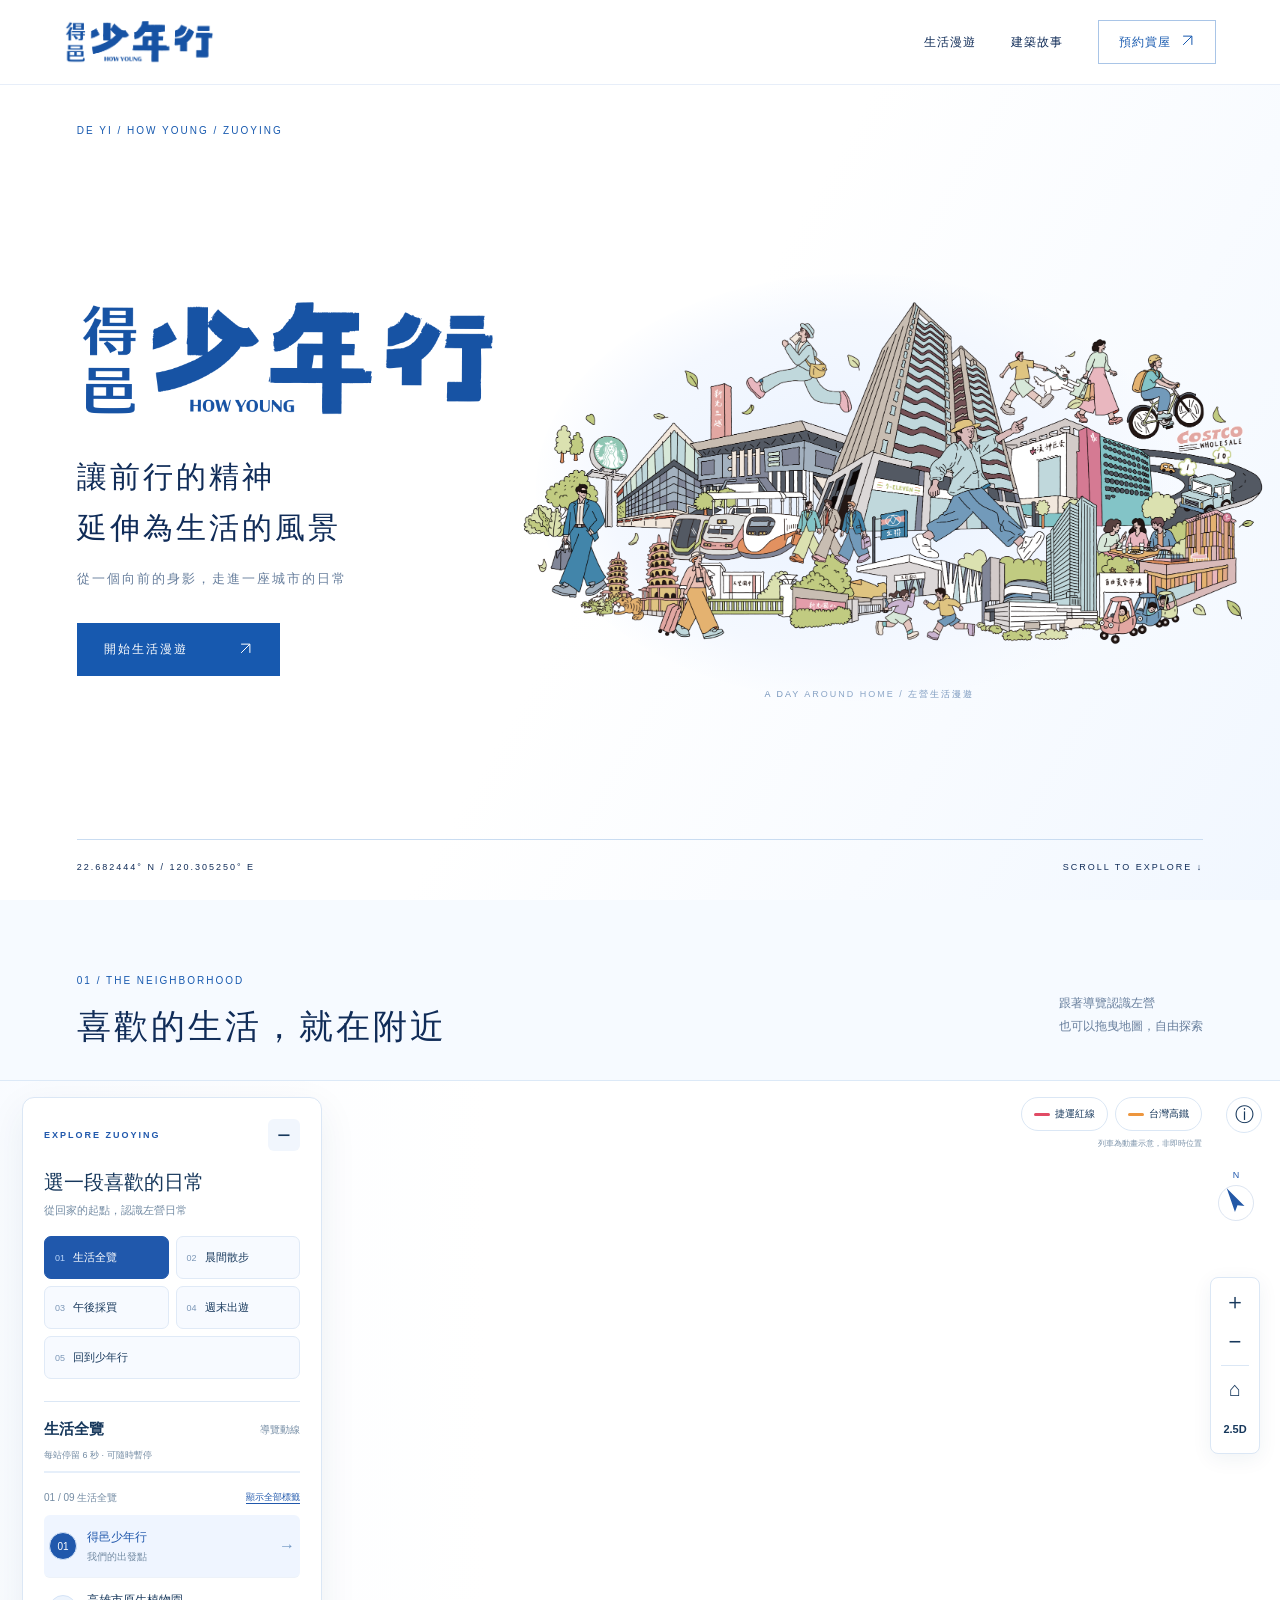
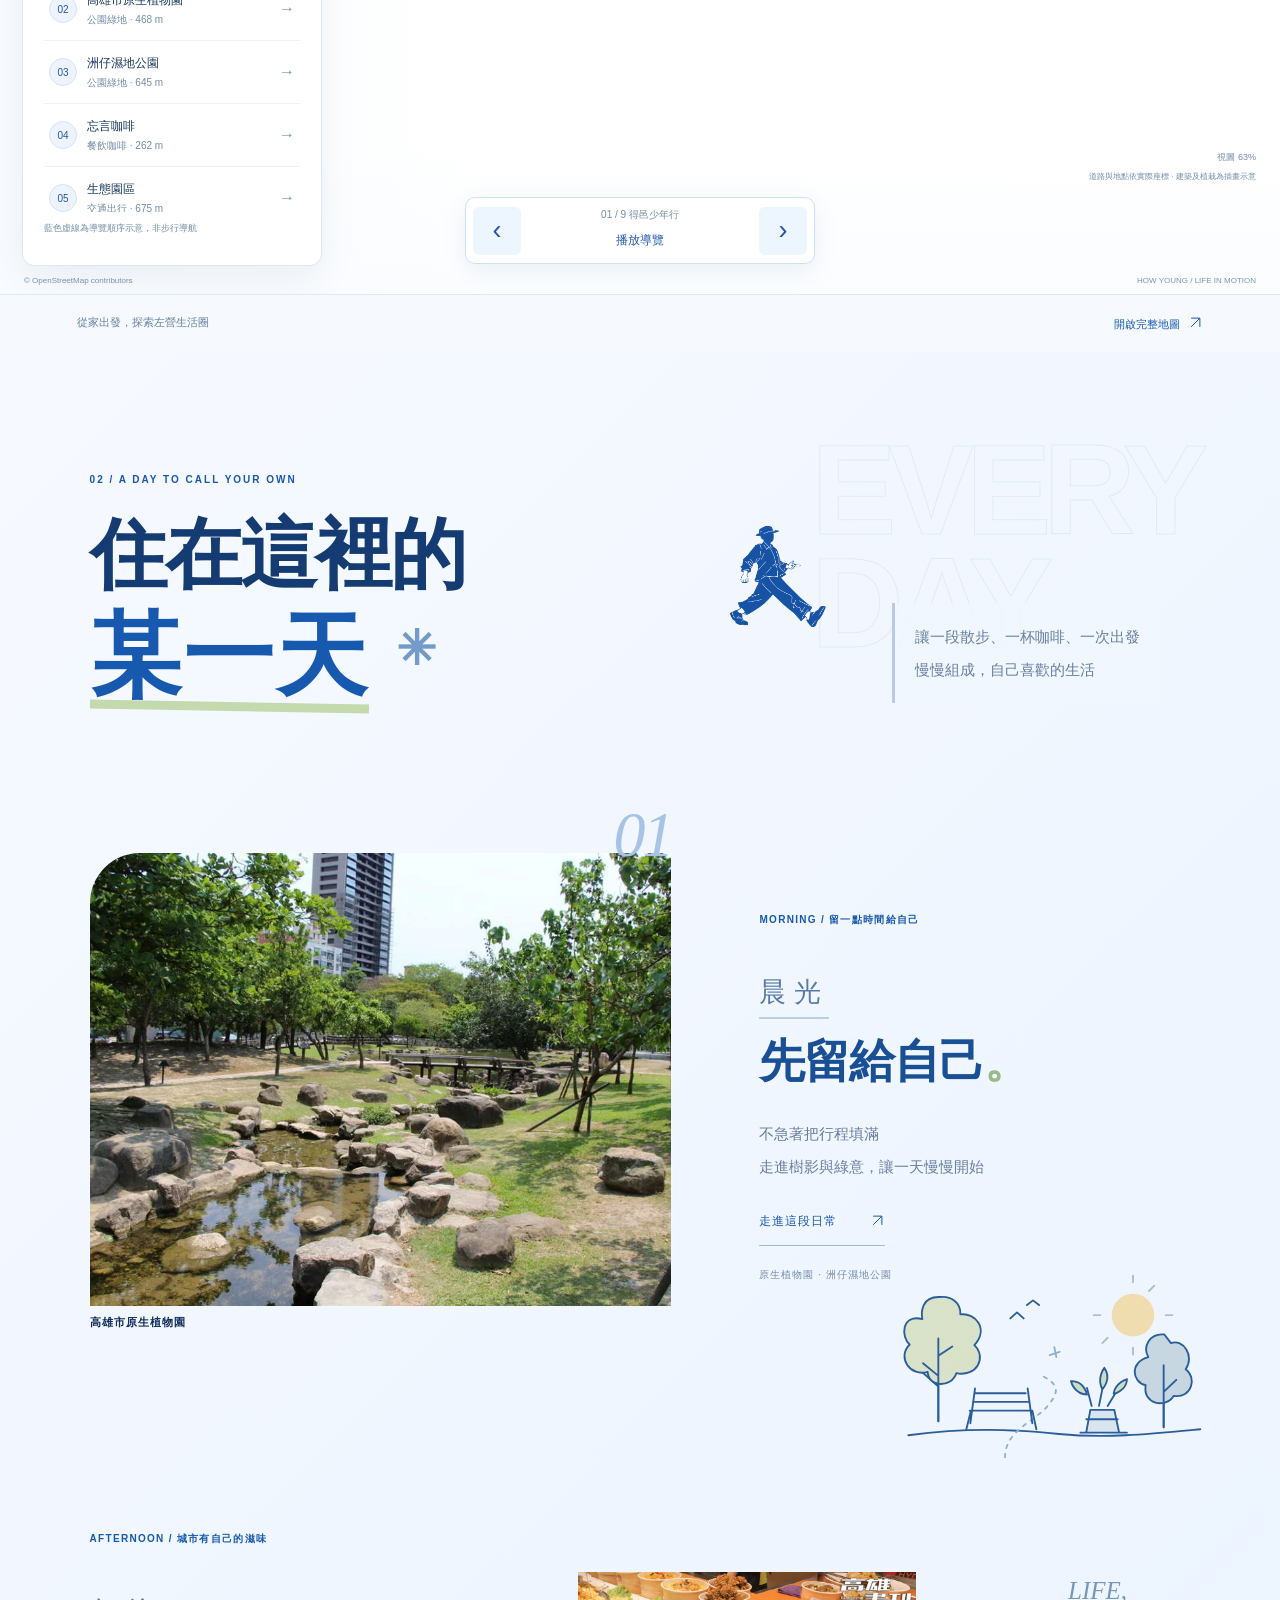
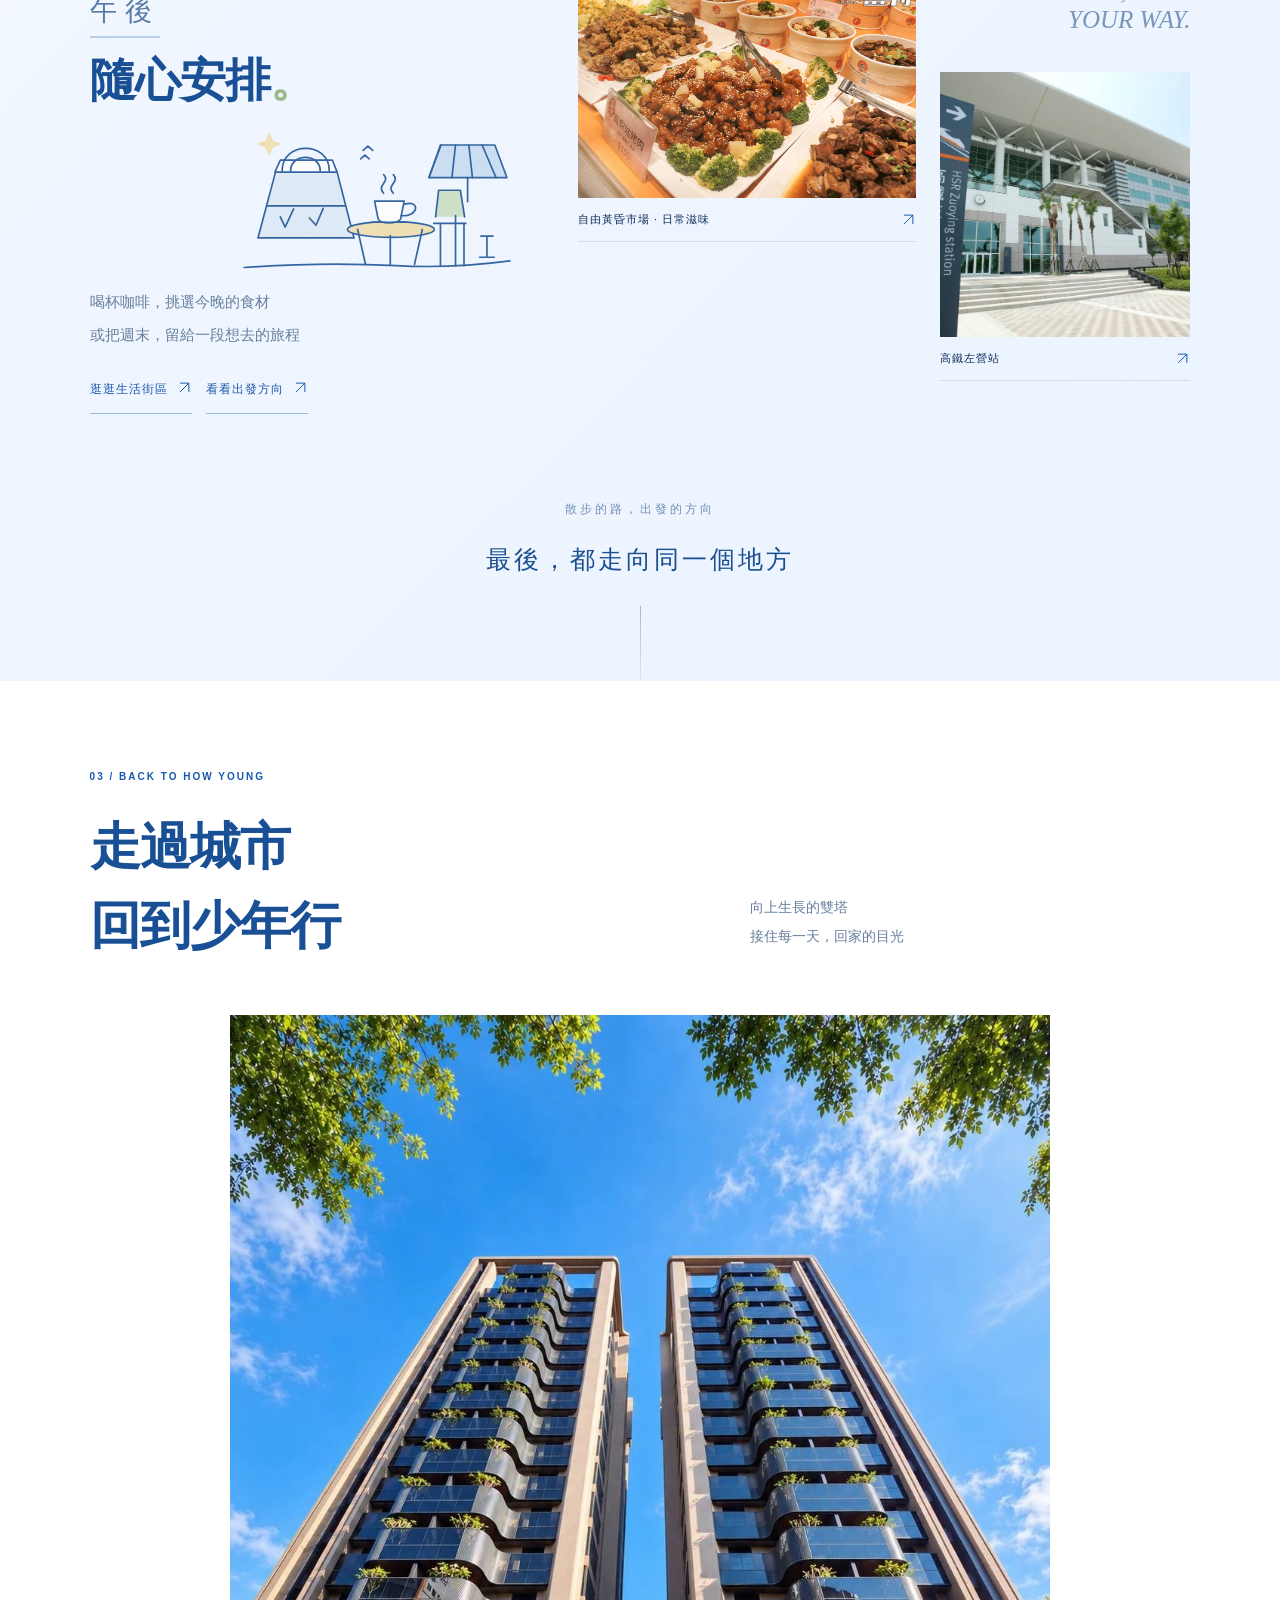
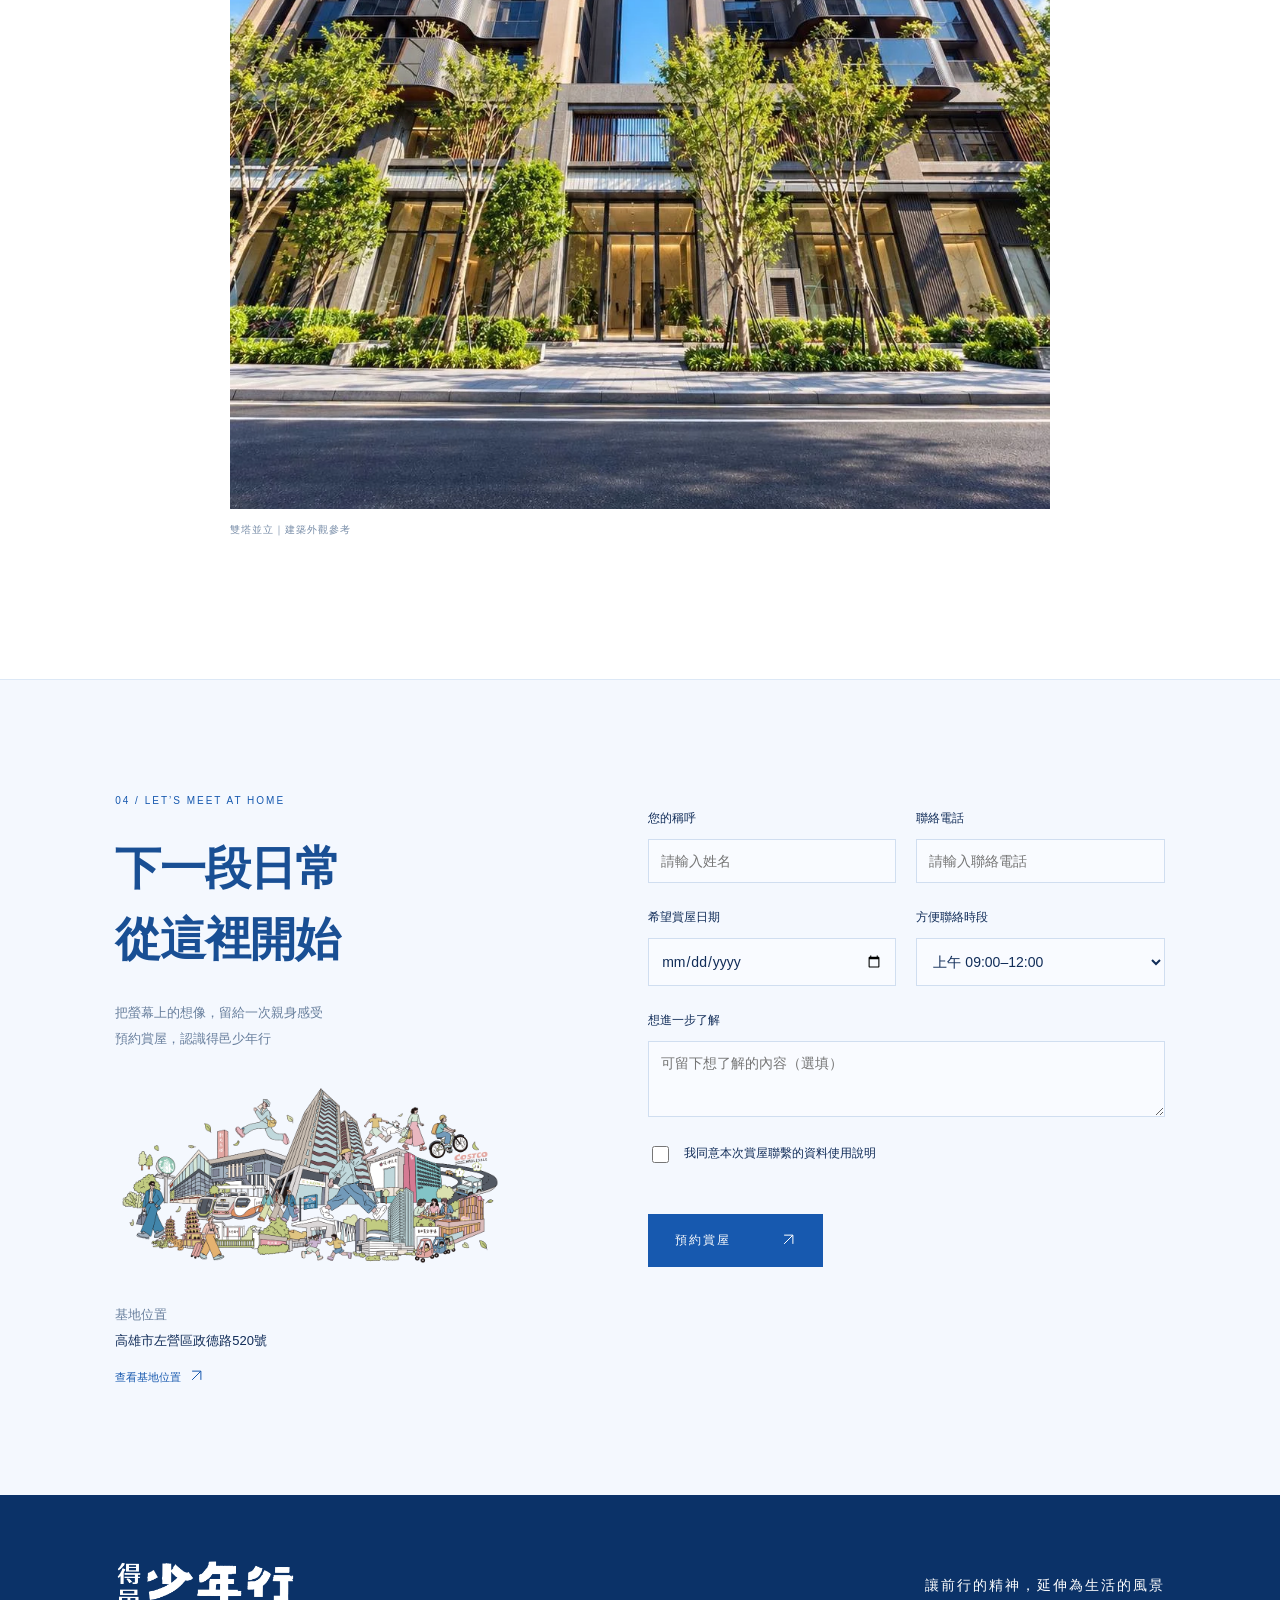
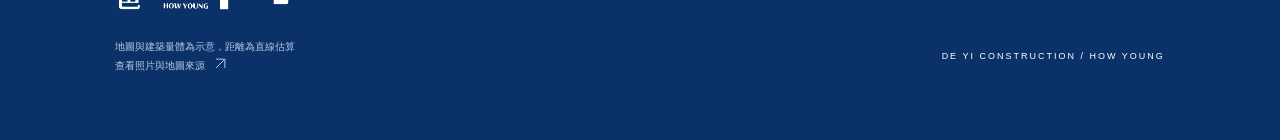
==== commit 3b1c5698: "Update HowYoung website" ====
--- a/HowYoung/index.html
+++ b/HowYoung/index.html
@@ -1,8 +1,13 @@
-<!doctype html><html lang="zh-Hant"><head><meta charset="utf-8"><meta name="viewport" content="width=device-width,initial-scale=1"><meta name="theme-color" content="#ffffff"><title>得邑少年行｜讓前行，成為生活的風景</title><link rel="stylesheet" href="landing.css?v=7"></head><body>
+<!doctype html><html lang="zh-Hant"><head><meta charset="utf-8"><meta name="viewport" content="width=device-width,initial-scale=1"><meta name="theme-color" content="#ffffff"><title>得邑少年行｜讓前行，成為生活的風景</title><link rel="stylesheet" href="landing.css?v=10"></head><body>
 <header class="site-header"><a href="#top"><img src="assets/logo.png" alt="得邑少年行"></a><nav><a href="#cityMap">生活漫遊</a><a href="#story">建築故事</a><a class="reserve-link" href="#reservation">預約賞屋 ↗</a></nav></header>
 <main><section class="hero" id="top"><span class="hero-index">DE YI / HOW YOUNG / ZUOYING</span><div class="hero-content"><img class="hero-logo" src="assets/logo.png" alt="得邑少年行 HOW YOUNG"><h1>讓前行的精神<br>延伸為生活的風景</h1><p>從一個向前的身影，走進一座城市的日常</p><a class="button" href="#cityMap">開始生活漫遊 <span>↗</span></a></div><div class="hero-art" aria-hidden="true"><span class="art-orbit"></span><img src="assets/neighborhood.png" alt=""><span class="art-caption">A DAY AROUND HOME / 左營生活漫遊</span></div><div class="hero-rule"><span>22.682444° N / 120.305250° E</span><a href="#cityMap">SCROLL TO EXPLORE ↓</a></div><span class="hero-watermark" aria-hidden="true">YOUNG</span></section>
-<section class="map-section" id="neighborhood"><div class="section-heading"><div><span class="eyebrow">01 / THE NEIGHBORHOOD</span><h2>喜歡的生活，就在附近</h2></div><p>跟著導覽認識左營<br>也可以拖曳地圖，自由探索</p></div><iframe id="cityMap" src="map.html?embedded=1&v=7" title="得邑少年行互動生活地圖" loading="lazy" allow="fullscreen"></iframe><div class="map-foot"><span>從家出發，探索左營生活圈</span><a href="map.html" target="_blank" rel="noopener">開啟完整地圖 ↗</a></div></section>
-<section class="story section" id="story"><div class="story-copy"><span class="eyebrow">02 / A PLACE TO CALL HOME</span><h2>向上生長<br>向生活敞開</h2><p class="lead">雙塔並立，讓城市的日常<br>有一個安穩的起點</p><p>垂直線條勾勒建築的俐落輪廓<br>曲線陽台與綠意，柔和了回家的目光<br>從政德路出發，把交通、散步與採買<br>串成屬於自己的生活節奏</p><div class="signature">得邑建設 <span>HOW YOUNG</span></div></div><figure><img src="assets/building.webp" alt="得邑少年行雙塔建築外觀參考" loading="lazy"><figcaption>建築外觀參考｜依提供照片呈現</figcaption></figure></section>
-<section class="everyday section"><img class="section-walker" src="assets/walker.png" alt="" aria-hidden="true" loading="lazy"><span class="eyebrow">03 / YOUR EVERYDAY, IN MOTION</span><h2>把周邊機能<br>寫成對生活的想像</h2><div class="life-grid"><article><span class="num">01</span><img src="assets/photos/park.webp" alt="高雄市原生植物園" loading="lazy"><h3>在綠意裡，放慢</h3><p>認識原生植物園與周邊綠地<br>留一段時間，給散步與自己</p><a href="#cityMap">探索綠意 ↗</a></article><article><span class="num">02</span><img src="assets/photos/hsr.webp" alt="高鐵左營站" loading="lazy"><h3>從這裡，自由出發</h3><p>高鐵與捷運串起城市的方向<br>讓出門，有更多移動的選擇</p><a href="#cityMap">探索交通 ↗</a></article><article><span class="num">03</span><img src="assets/photos/market.webp" alt="自由黃昏市場" loading="lazy"><h3>把日常，過成喜歡</h3><p>街角的咖啡、順路的採買<br>在熟悉的街區，遇見生活的滋味</p><a href="#cityMap">探索日常 ↗</a></article></div></section>
-<section class="reservation section" id="reservation"><div><span class="eyebrow">04 / YOUR NEXT CHAPTER</span><h2>下一段日常<br>從一次見面開始</h2><p>預約賞屋，認識得邑少年行</p><p class="address">基地位置<br><strong>高雄市左營區政德路520號</strong></p><a href="https://www.google.com/maps/search/?api=1&query=22.682444%2C120.30525" target="_blank" rel="noopener">查看基地位置 ↗</a></div><form id="bookingForm"><div class="form-row"><label>您的稱呼<input name="name" autocomplete="name" maxlength="40" required placeholder="請輸入姓名"></label><label>聯絡電話<input name="phone" autocomplete="tel" type="tel" inputmode="tel" pattern="[0-9+() -]{8,20}" required placeholder="請輸入聯絡電話"></label></div><div class="form-row"><label>希望賞屋日期<input name="date" type="date" required></label><label>方便聯絡時段<select name="time"><option>上午 09:00–12:00</option><option>下午 12:00–18:00</option><option>晚間 18:00–20:00</option></select></label></div><label>想進一步了解<textarea name="note" rows="3" maxlength="500" placeholder="可留下想了解的內容（選填）"></textarea></label><label class="consent"><input name="consent" type="checkbox" required><span>我同意本次賞屋聯繫的資料使用說明</span></label><button class="button" id="bookingSubmit" type="submit">預約賞屋 <span>↗</span></button><p id="bookingStatus" role="status"></p></form></section></main><button id="exitTour" class="exit-tour" type="button" hidden>← 返回網頁<span>生活漫遊</span></button>
-<footer class="site-footer"><img src="assets/logo.png" alt="得邑少年行"><p>讓前行的精神，延伸為生活的風景</p><small>地圖與建築量體為示意，距離為直線估算<br><a href="sources.html">查看照片與地圖來源 ↗</a></small><span>DE YI CONSTRUCTION / HOW YOUNG</span></footer><script src="landing.js?v=7"></script><script src="icons.js?v=7"></script></body></html>
+<section class="map-section" id="neighborhood"><div class="section-heading"><div><span class="eyebrow">01 / THE NEIGHBORHOOD</span><h2>喜歡的生活，就在附近</h2></div><p>跟著導覽認識左營<br>也可以拖曳地圖，自由探索</p></div><iframe id="cityMap" src="map.html?embedded=1&v=10" title="得邑少年行互動生活地圖" loading="lazy" allow="fullscreen"></iframe><div class="map-foot"><span>從家出發，探索左營生活圈</span><a href="map.html" target="_blank" rel="noopener">開啟完整地圖 ↗</a></div></section>
+<section class="day-story section" aria-labelledby="dayTitle">
+<div class="day-intro reveal"><span class="day-outline" aria-hidden="true">EVERY<br>DAY.</span><span class="eyebrow">02 / A DAY TO CALL YOUR OWN</span><h2 id="dayTitle">住在這裡的<br><em>某一天</em><span class="title-spark" aria-hidden="true">✳</span></h2><p>讓一段散步、一杯咖啡、一次出發<br>慢慢組成，自己喜歡的生活</p><img src="assets/walker.png" alt="" aria-hidden="true" class="day-walker"></div>
+<article class="morning scene"><img class="scene-drawing park-drawing" src="assets/park-line.svg" alt="" aria-hidden="true"><div class="scene-photo reveal"><img src="assets/photos/park.webp" alt="原生植物園裡的樹蔭、水景與步道" loading="lazy"><span class="photo-label">高雄市原生植物園</span><span class="scene-number" aria-hidden="true">01</span></div><div class="scene-copy reveal"><span class="eyebrow">MORNING / 留一點時間給自己</span><h2><span class="small-title">晨光</span><br>先留給自己<span class="title-dot" aria-hidden="true">。</span></h2><p>不急著把行程填滿<br>走進樹影與綠意，讓一天慢慢開始</p><a class="story-link" href="#cityMap" data-theme="park">走進這段日常 <span>↗</span></a><span class="scene-note">原生植物園 · 洲仔濕地公園</span></div></article>
+<article class="afternoon scene"><div class="scene-copy reveal"><span class="eyebrow">AFTERNOON / 城市有自己的滋味</span><h2><span class="small-title">午後</span><br>隨心安排<span class="title-dot" aria-hidden="true">。</span></h2><img class="scene-drawing cafe-drawing" src="assets/cafe-line.svg" alt="" aria-hidden="true"><p>喝杯咖啡，挑選今晚的食材<br>或把週末，留給一段想去的旅程</p><div class="story-actions"><a class="story-link" href="#cityMap" data-theme="food">逛逛生活街區 ↗</a><a class="story-link" href="#cityMap" data-theme="transit">看看出發方向 ↗</a></div></div><div class="daily-collage"><a class="market-shot reveal" href="#cityMap" data-theme="food"><img src="assets/photos/market-editorial.jpg" alt="自由黃昏市場熟食攤的料理陳列" loading="lazy"><span>自由黃昏市場 · 日常滋味 <b>↗</b></span></a><a class="train-shot reveal" href="#cityMap" data-theme="transit"><img src="assets/photos/hsr.webp" alt="高鐵左營站外觀" loading="lazy"><span>高鐵左營站 <b>↗</b></span></a><span class="collage-word" aria-hidden="true">LIFE,<br>YOUR WAY.</span></div></article>
+<div class="day-closing reveal"><span class="closing-house" aria-hidden="true">⌂</span><span>散步的路，出發的方向</span><p>最後，都走向同一個地方</p><span class="closing-line" aria-hidden="true"></span></div>
+</section>
+<section class="home-story section" id="story"><div class="home-heading reveal"><span class="eyebrow">03 / BACK TO HOW YOUNG</span><h2>走過城市<br>回到少年行</h2><p>向上生長的雙塔<br>接住每一天，回家的目光</p></div><div class="home-layout"><figure class="home-photo reveal"><img id="homeDetailImage" src="assets/building.webp" alt="雙塔建築完整外觀" loading="lazy"><figcaption id="homeDetailCaption">雙塔並立｜建築外觀參考</figcaption></figure></div></section>
+<section class="reservation section" id="reservation"><div><span class="eyebrow">04 / LET’S MEET AT HOME</span><h2>下一段日常<br>從這裡開始</h2><p>把螢幕上的想像，留給一次親身感受<br>預約賞屋，認識得邑少年行</p><img class="reservation-art" src="assets/neighborhood.png" alt="" aria-hidden="true" loading="lazy"><p class="address">基地位置<br><strong>高雄市左營區政德路520號</strong></p><a href="https://www.google.com/maps/search/?api=1&query=22.682444%2C120.30525" target="_blank" rel="noopener">查看基地位置 ↗</a></div><form id="bookingForm"><div class="form-row"><label>您的稱呼<input name="name" autocomplete="name" maxlength="40" required placeholder="請輸入姓名"></label><label>聯絡電話<input name="phone" autocomplete="tel" type="tel" inputmode="tel" pattern="[0-9+() -]{8,20}" required placeholder="請輸入聯絡電話"></label></div><div class="form-row"><label>希望賞屋日期<input name="date" type="date" required></label><label>方便聯絡時段<select name="time"><option>上午 09:00–12:00</option><option>下午 12:00–18:00</option><option>晚間 18:00–20:00</option></select></label></div><label>想進一步了解<textarea name="note" rows="3" maxlength="500" placeholder="可留下想了解的內容（選填）"></textarea></label><label class="consent"><input name="consent" type="checkbox" required><span>我同意本次賞屋聯繫的資料使用說明</span></label><button class="button" id="bookingSubmit" type="submit">預約賞屋 <span>↗</span></button><p id="bookingStatus" role="status"></p></form></section></main><button id="exitTour" class="exit-tour" type="button" hidden>← 返回網頁<span>生活漫遊</span></button>
+<footer class="site-footer"><img src="assets/logo.png" alt="得邑少年行"><p>讓前行的精神，延伸為生活的風景</p><small>地圖與建築量體為示意，距離為直線估算<br><a href="sources.html">查看照片與地圖來源 ↗</a></small><span>DE YI CONSTRUCTION / HOW YOUNG</span></footer><script src="landing.js?v=10"></script><script src="icons.js?v=10"></script></body></html>
--- a/HowYoung/landing.css
+++ b/HowYoung/landing.css
@@ -12,3 +12,20 @@
 @media(prefers-reduced-motion:reduce){.hero-art img{animation:none}}
 
 .exit-tour[hidden]{display:none!important}.exit-tour{display:flex;justify-content:space-between;align-items:center;position:fixed;inset:0 0 auto;z-index:40;height:calc(54px + env(safe-area-inset-top,0px));padding:env(safe-area-inset-top,0px) 18px 0;background:#fff;border:0;border-bottom:1px solid #dce8f5;color:#2058ac;font-size:14px;cursor:pointer}.exit-tour span{font-size:10px;letter-spacing:2px;color:#7c94af}.tour-mode{position:fixed;width:100%;overflow:hidden}.tour-mode .site-header{visibility:hidden}.tour-mode #cityMap{position:fixed;z-index:35;left:0;top:calc(54px + env(safe-area-inset-top,0px));width:100%;height:calc(var(--tour-height,100dvh) - 54px - env(safe-area-inset-top,0px));min-height:0;max-height:none;border:0;background:#fff}.everyday{position:relative;overflow:hidden}.section-walker{position:absolute;top:40px;right:8%;width:70px;opacity:.85;pointer-events:none}@media(max-width:700px){.section-walker{top:35px;right:22px;width:48px}}
+/* V8 — A day around home */
+.day-story{background:#f0f6ff;padding:100px 7vw 0;overflow:hidden}.day-intro{position:relative;max-width:1240px;margin:0 auto 100px;display:grid;grid-template-columns:1fr 1fr;align-items:end}.day-intro>.eyebrow{grid-column:1/-1}.day-intro h2{font-size:clamp(45px,5vw,76px);line-height:1.25;letter-spacing:5px;margin-bottom:0}.day-intro em{font-style:normal;color:var(--blue)}.day-intro p,.scene-copy p,.home-heading p{font-size:15px;line-height:2.1;color:var(--muted)}.day-intro p{padding:0 80px 10px 15%}.day-walker{position:absolute;right:2%;top:35px;width:65px;transform:rotate(-8deg)}.scene{max-width:1240px;margin:0 auto;display:grid;grid-template-columns:1.35fr 1fr;align-items:center;gap:8%;position:relative}.scene-photo{position:relative;aspect-ratio:1.2}.scene-photo>img{display:block;width:100%;height:100%;object-fit:cover;border-radius:100px 0 0 0}.photo-label{position:absolute;bottom:18px;left:22px;padding:9px 15px;background:#fffef4ed;font-size:11px;letter-spacing:2px}.scene-number{position:absolute;right:-35px;top:-55px;font:italic 110px Georgia;color:#a8c7ed;line-height:1}.scene-copy h2{font-size:clamp(36px,3.5vw,54px);line-height:1.5;margin:22px 0}.scene-copy .eyebrow{line-height:2}.story-link{display:inline-flex;align-items:center;justify-content:space-between;gap:25px;border-bottom:1px solid #9db9dd;color:var(--blue);padding:14px 0;font-size:13px;letter-spacing:1px;min-height:48px}.story-link:hover{border-color:var(--blue)}.scene-note{display:block;font-size:11px;letter-spacing:1px;color:#748ca9;margin-top:24px}.afternoon{grid-template-columns:1fr 1.45fr;margin-top:140px;gap:6%}.story-actions{display:flex;align-items:start;gap:25px;flex-wrap:wrap}.daily-collage{position:relative;display:grid;grid-template-columns:1.2fr 1fr;gap:22px;padding:0 0 95px}.daily-collage a{position:relative;display:block}.daily-collage img{display:block;width:100%;object-fit:cover;height:100%;transition:filter .3s}.daily-collage a:hover img{filter:brightness(1.06)}.market-shot{height:390px}.train-shot{height:260px;margin-top:140px}.daily-collage a>span{display:flex;justify-content:space-between;padding:13px 12px;background:white;font-size:12px;letter-spacing:1px}.daily-collage b{font-weight:400;color:var(--blue)}.collage-word{position:absolute;right:0;top:12px;font:italic 28px Georgia;color:#6188bb;line-height:1.2}.day-closing{text-align:center;padding:110px 0 0}.day-closing>span:first-child{font-size:12px;letter-spacing:3px;color:#7390b4}.day-closing p{font-family:'PMingLiU',serif;font-size:27px;letter-spacing:4px}.closing-line{display:block;width:1px;height:100px;margin:30px auto 0;background:linear-gradient(#9fbadd,#dce9f7)}.home-story{background:#fff;padding:90px 7vw 110px}.home-heading{max-width:1240px;margin:0 auto 50px;display:grid;grid-template-columns:1fr 1fr;align-items:end}.home-heading>.eyebrow{grid-column:1/-1}.home-heading h2{font-size:clamp(38px,4.2vw,64px);margin-bottom:0}.home-heading>p{padding-left:20%}.home-layout{max-width:1240px;margin:auto;display:grid;grid-template-columns:1.3fr 1fr;gap:9%;align-items:center}.home-photo{position:relative;height:690px;margin:0;overflow:hidden;background:#edf4fc}.home-photo img{display:block;width:100%;height:100%;object-fit:cover;transform-origin:center;transition:object-position .8s,transform .8s}.home-photo img[data-view=balcony]{transform:scale(1.65);transform-origin:30% 35%}.home-photo img[data-view=entry]{transform:scale(1.65);transform-origin:50% 100%}.home-photo figcaption{position:absolute;left:0;right:0;bottom:0;padding:17px 20px;background:#ffffffef;font-size:11px;letter-spacing:1px}.building-options{margin-top:30px}.building-options button{border:0;border-top:1px solid #d4e1f0;background:transparent;width:100%;text-align:left;color:var(--ink);display:grid;grid-template-columns:35px 1fr;column-gap:12px;padding:27px 16px;transition:background .25s}.building-options button:last-child{border-bottom:1px solid #d4e1f0}.building-options button.active{background:#edf5ff}.building-options button>span{font:italic 17px Georgia;color:#6286b2;padding-top:6px}.building-options strong{font-family:'PMingLiU',serif;font-size:25px;font-weight:400;letter-spacing:2px}.building-options small{grid-column:2;font-size:12px;line-height:1.8;color:var(--muted);margin-top:8px}.detail-hint{font-size:11px;color:#748ca9;margin:18px 0 25px}.reservation{background:#f4f8fe;border-top:1px solid #dce8f6}.reservation-art{width:100%;max-width:390px;display:block;margin:22px 0 0}.reservation .address{margin-top:25px}.will-reveal{opacity:0;transform:translateY(24px);transition:opacity .8s ease,transform .8s ease}.will-reveal.is-visible{opacity:1;transform:none}
+@media(min-width:1600px){.day-story{padding-top:130px}.day-intro{margin-bottom:130px}}
+@media(max-width:900px){.day-intro p{padding:0 0 0 10%}.day-walker{right:5px;top:0;width:45px}.scene{gap:6%}.daily-collage{gap:12px}.market-shot{height:310px}.train-shot{height:220px}.home-photo{height:540px}.home-layout{gap:5%}.building-options strong{font-size:22px}}
+@media(max-width:700px){.day-story{padding:60px 24px 0}.day-intro{display:block;margin-bottom:65px}.day-intro h2{font-size:48px;letter-spacing:3px;margin-top:22px}.day-intro p{padding:0;margin-top:24px;font-size:13px}.day-walker{top:48px;right:12px;width:48px}.scene,.afternoon{grid-template-columns:1fr;gap:30px}.scene-photo{aspect-ratio:1.1;margin-right:12px}.scene-photo>img{border-radius:65px 0 0 0}.scene-number{font-size:80px;right:-16px;top:-35px}.scene-copy h2{font-size:36px;margin:18px 0}.scene-copy p{font-size:14px}.photo-label{left:14px;bottom:14px;font-size:10px;padding:8px 10px}.scene-note{margin-top:15px}.afternoon{margin-top:80px}.daily-collage{gap:14px;padding-bottom:40px}.market-shot{height:260px}.train-shot{height:190px;margin-top:95px}.daily-collage a>span{font-size:10px;letter-spacing:0;padding:12px 8px}.collage-word{font-size:24px;top:8px}.story-actions{gap:20px}.story-link{font-size:12px}.day-closing{padding-top:65px}.day-closing p{font-size:22px;letter-spacing:2px}.day-closing>span:first-child{font-size:10px}.closing-line{height:65px}.home-story{padding:60px 24px}.home-heading{display:block;margin-bottom:30px}.home-heading h2{font-size:38px;letter-spacing:2px}.home-heading>p{padding:0;font-size:14px;margin-top:22px}.home-layout{grid-template-columns:1fr;gap:30px}.home-photo{height:auto;aspect-ratio:.76}.home-details>.eyebrow{font-size:9px}.building-options{margin-top:18px}.building-options button{padding:20px 12px}.building-options strong{font-size:22px}.building-options small{font-size:12px}.home-photo figcaption{font-size:10px;padding:13px}.reservation-art{max-width:300px;margin-top:24px}.reservation{padding-top:55px}.reservation h2{font-size:35px}.reservation form{padding-top:0}}
+@media(prefers-reduced-motion:reduce){.will-reveal{opacity:1;transform:none;transition:none}.home-photo img,.daily-collage img{transition:none}}
+/* V9 — Blue illustrated editorial */
+.day-story{background:linear-gradient(135deg,#f6f9ff,#eaf3ff);position:relative}.day-intro{isolation:isolate;padding:22px 0 35px}.day-intro h2{font-family:'Arial Black','PingFang TC','Microsoft JhengHei',sans-serif;font-weight:900;line-height:1.16;letter-spacing:-2px;font-size:clamp(54px,6vw,88px);color:#143b72;position:relative;z-index:1}.day-intro em{display:inline-block;position:relative;padding:4px 12px 10px 0;transform:rotate(-3deg);font-size:1.18em;letter-spacing:2px}.day-intro em:after{content:'';position:absolute;height:9px;background:#c5d9af;left:0;right:12px;bottom:7px;z-index:-1;transform:rotate(1deg)}.title-spark{font-size:48px;color:#739bc9;display:inline-block;vertical-align:top;margin:22px 0 0 15px;animation:softTurn 18s linear infinite}.day-outline{position:absolute;right:-10px;top:-18px;font:900 clamp(80px,10vw,145px)/.88 Arial,sans-serif;letter-spacing:-8px;color:transparent;-webkit-text-stroke:1px #c6d9ef;z-index:-1;transform:rotate(5deg);opacity:.65}.day-intro p{position:relative;background:#f1f7ffdb;border-left:3px solid #b5cbe6;padding:17px 20px;max-width:360px;justify-self:end;margin-right:30px;font-size:15px;line-height:2.2}.day-walker{width:100px;right:33%;top:70px;transform:rotate(-10deg)}.day-intro>.eyebrow{font-size:10px;letter-spacing:2px;font-weight:700}.scene-copy h2{font-family:'PingFang TC','Microsoft JhengHei',sans-serif;font-weight:800;color:#194f94;letter-spacing:-1px;font-size:clamp(36px,3.6vw,54px);line-height:1.45}.scene-copy h2 .small-title{font-size:.58em;letter-spacing:8px;display:inline-block;font-weight:500;color:#577ba7;border-bottom:2px solid #b9cfe8;padding-bottom:5px;margin-bottom:9px}.title-dot{color:#9cba88}.scene-copy .eyebrow{font-size:10px;font-weight:600;letter-spacing:1.3px}.scene-photo{transform:rotate(-2deg);padding:12px 12px 40px;background:#fff;box-shadow:0 15px 40px #28558510;z-index:1}.scene-photo>img{border-radius:60px 0 0 0}.photo-label{bottom:10px;left:20px;background:none;font-weight:600;letter-spacing:1px;padding:0}.scene-number{font-family:Arial,sans-serif;font-weight:900;font-style:normal;font-size:90px;letter-spacing:-7px;color:#fff;-webkit-text-stroke:2px #8fb2db;right:-24px;top:-45px;transform:rotate(7deg)}.scene-drawing{pointer-events:none}.park-drawing{position:absolute;right:-25px;bottom:-85px;width:320px;opacity:.9}.morning{padding-bottom:35px}.scene-copy{position:relative;z-index:2}.scene-copy p{font-size:15px;line-height:2.2}.story-link{background:#1e5ca9;color:#fff;padding:14px 20px;border:0;border-radius:2px;box-shadow:3px 4px 0 #c2d6ec;font-weight:500;transition:transform .2s,background .2s}.story-link:hover{background:#124681;transform:translateY(-2px)}.scene-note{font-size:10px;letter-spacing:1px;margin-top:22px}.afternoon{margin-top:155px}.cafe-drawing{display:block;width:290px;margin:-20px -10px -5px auto}.afternoon .scene-copy p{margin-top:5px}.story-actions{gap:14px}.story-actions .story-link:last-child{background:#fff;color:#2058ac}.daily-collage{padding-bottom:130px}.market-shot{transform:rotate(-3deg);box-shadow:0 12px 24px #28558514;z-index:1}.train-shot{transform:rotate(4deg);box-shadow:0 12px 24px #28558514;z-index:2}.daily-collage a{border:8px solid #fff;background:#fff}.daily-collage a>span{font-weight:600;padding:12px 3px}.daily-collage .collage-word{font-family:Arial,sans-serif;font-weight:900;font-style:normal;color:#245c9e;font-size:30px;letter-spacing:-1px;transform:rotate(7deg);right:10px;top:3px}.train-drawing{position:absolute;width:265px;left:-20px;bottom:0;z-index:3;pointer-events:none}.day-closing{padding-top:70px;position:relative}.day-closing:before{content:'';display:block;position:absolute;top:10px;left:15%;right:15%;height:45px;border-top:2px dashed #a8c3e1;border-radius:50%;transform:rotate(-4deg)}.closing-house{display:block;color:#2058ac;font-size:60px;line-height:1;margin-bottom:22px}.day-closing>span:nth-child(2){font-size:12px;letter-spacing:3px;color:#7390b4}.day-closing p{font-family:'PingFang TC','Microsoft JhengHei',sans-serif;font-weight:700;font-size:30px;color:#1b4f91;letter-spacing:2px}.home-heading h2,.reservation h2{font-family:'PingFang TC','Microsoft JhengHei',sans-serif;font-weight:800;color:#194f94;letter-spacing:-1px}.building-options strong{font-family:'PingFang TC','Microsoft JhengHei',sans-serif;font-weight:600;font-size:22px;letter-spacing:1px}.home-photo{border-radius:90px 0 0 0}.home-details .story-link{margin-top:4px}.home-heading>.eyebrow{font-weight:600}.closing-line{height:80px}.day-story .will-reveal.is-visible.scene-photo{transform:rotate(-2deg)}.day-story .will-reveal.is-visible.market-shot{transform:rotate(-3deg)}.day-story .will-reveal.is-visible.train-shot{transform:rotate(4deg)}
+@keyframes softTurn{to{transform:rotate(360deg)}}
+@media(max-width:900px){.park-drawing{width:250px;bottom:-90px}.cafe-drawing{width:230px}.day-walker{right:32%;width:80px}.day-intro p{max-width:290px;margin-right:0}.day-outline{font-size:110px}.story-actions .story-link{font-size:11px;padding:13px}.train-drawing{width:220px}}
+@media(max-width:700px){.day-story{padding:45px 24px 0}.day-intro{padding:10px 0 12px;margin-bottom:115px}.day-intro h2{font-size:clamp(40px,10.5vw,64px);line-height:1.23;letter-spacing:-1px;margin:23px 0 15px}.day-intro em{font-size:1.23em;letter-spacing:3px;padding-bottom:7px}.day-intro em:after{height:7px;bottom:8px}.title-spark{font-size:30px;margin-left:10px;margin-top:18px}.day-outline{font-size:91px;right:-20px;top:8px;letter-spacing:-6px;opacity:.55}.day-walker{width:65px;right:4px;top:133px}.day-intro p{padding:9px 0 9px 15px;margin:27px 0 0;font-size:12px;background:transparent;max-width:100%;line-height:2.2}.day-intro>.eyebrow{font-size:8px;letter-spacing:1.5px}.park-drawing{width:190px;top:-113px;bottom:auto;right:-8px;z-index:2}.morning{padding-bottom:0;gap:27px}.scene-photo{padding:8px 8px 32px;margin:0 7px;aspect-ratio:1.03}.scene-photo>img{border-radius:42px 0 0 0}.photo-label{font-size:9px;left:15px;bottom:10px}.scene-number{font-size:64px;right:-12px;top:-28px;letter-spacing:-5px;-webkit-text-stroke-width:1.4px}.scene-copy h2{font-size:clamp(30px,8.2vw,39px);line-height:1.4;margin:18px 0 16px}.scene-copy h2 .small-title{letter-spacing:5px;font-size:.6em;margin-bottom:8px}.scene-copy p{font-size:13px;line-height:2.1;margin:16px 0 22px}.scene-copy .eyebrow{font-size:8px;letter-spacing:1px}.story-link{font-size:12px;padding:13px 18px;min-height:46px}.scene-note{font-size:9px;margin-top:19px}.afternoon{margin-top:65px;gap:32px;padding-top:25px;border-top:1px solid #cbdcf0}.cafe-drawing{width:190px;margin:-34px -6px -5px auto}.afternoon .scene-copy h2{margin-bottom:0}.afternoon .scene-copy p{margin-top:2px}.story-actions{gap:12px}.story-actions .story-link{font-size:11px;padding:13px 14px}.daily-collage{gap:13px;padding:5px 4px 113px}.market-shot{height:240px}.train-shot{height:185px;margin-top:95px}.daily-collage a{border-width:6px}.daily-collage a>span{font-size:9px;padding:10px 0}.daily-collage .collage-word{font-size:23px;top:10px;right:4px;line-height:1;letter-spacing:-.5px}.train-drawing{width:200px;left:-8px;bottom:5px}.day-closing{padding-top:60px}.day-closing:before{left:4%;right:4%;top:10px;height:35px}.closing-house{font-size:50px;margin-bottom:20px}.day-closing>span:nth-child(2){font-size:10px;letter-spacing:2px}.day-closing p{font-size:20px;letter-spacing:1px;line-height:1.8}.home-heading h2{font-size:36px;line-height:1.4}.home-photo{border-radius:55px 0 0 0}.reservation h2{font-size:33px;line-height:1.45}}
+@media(prefers-reduced-motion:reduce){.title-spark{animation:none}.story-link{transition:none}}
+/* V10 — Quiet magazine layout */
+.day-story .scene-photo,.day-story .market-shot,.day-story .train-shot,.day-story .will-reveal.is-visible.scene-photo,.day-story .will-reveal.is-visible.market-shot,.day-story .will-reveal.is-visible.train-shot{transform:none;box-shadow:none}
+.day-story .scene-photo{padding:0 0 32px;background:transparent}.day-story .scene-photo>img{border-radius:50px 0 0 0}.photo-label{left:0;bottom:8px}.scene-number{transform:none;right:0;top:-55px;font:italic 64px Georgia;letter-spacing:-3px;-webkit-text-stroke:0;color:#a7c4e6}.day-intro em{transform:none}.day-outline{transform:none;opacity:.4}.title-spark{animation:none}.day-walker{transform:none}.story-link{border-radius:0;box-shadow:none;background:transparent;color:var(--blue);border-bottom:1px solid #9db9dd;padding:13px 0;gap:28px;font-size:12px;letter-spacing:1px}.story-link:hover{transform:none;background:transparent;border-color:#2058ac}.story-actions .story-link:last-child{background:transparent}.daily-collage{grid-template-columns:1.35fr 1fr;gap:24px;padding:0 0 32px}.daily-collage a{border:0;background:transparent}.market-shot{height:340px}.train-shot{height:265px;margin-top:100px}.daily-collage a>span{background:transparent;padding:14px 0;border-bottom:1px solid #cfdeee;font-size:11px;font-weight:400}.daily-collage .collage-word{transform:none;font:italic 25px Georgia;letter-spacing:0;line-height:1.15;right:0;top:5px;color:#7896ba}.day-closing{padding-top:85px}.day-closing:before,.closing-house{display:none}.day-closing p{font-size:25px;font-weight:500;letter-spacing:3px}.home-layout{display:block;max-width:1240px}.home-photo{width:min(100%,820px);height:auto;aspect-ratio:1086/1448;margin:auto;border-radius:0;background:#fff}.home-photo img{width:100%;height:100%;object-fit:contain;transform:none}.home-photo figcaption{padding:14px 0;background:#fff;position:static;font-size:10px;color:#788da8}.home-heading{margin-bottom:50px}.home-story{padding-bottom:100px}.home-heading h2{font-size:clamp(36px,4vw,58px)}.home-heading>p{font-size:14px}.cafe-drawing{opacity:.85}.scene-copy h2{font-weight:700}.day-intro h2{font-weight:800}.day-closing .closing-line{height:75px}
+@media(max-width:700px){.day-story .scene-photo{margin:0;aspect-ratio:1.03;padding-bottom:28px}.day-story .scene-photo>img{border-radius:42px 0 0 0}.photo-label{font-size:9px;bottom:7px}.scene-number{font-size:54px;top:-42px;right:0}.park-drawing{right:0;top:-115px}.daily-collage{grid-template-columns:1fr;gap:30px;padding:0}.market-shot{height:auto!important}.daily-collage .market-shot img{height:auto;aspect-ratio:4/3;object-fit:cover}.train-shot{height:auto!important;margin-top:0;margin-left:20%;width:80%}.daily-collage .train-shot img{height:auto;aspect-ratio:4/3;object-fit:cover}.daily-collage a>span{font-size:10px;padding:11px 0}.daily-collage .collage-word{position:static;grid-row:2;font-size:18px;line-height:1.1;margin:0 0 -65px;max-width:70px}.story-actions{gap:22px}.story-actions .story-link{padding:12px 0;font-size:11px}.afternoon{margin-top:60px}.day-closing{padding-top:65px}.day-closing p{font-size:19px;letter-spacing:1px}.home-story{padding-bottom:65px}.home-heading{margin-bottom:30px}.home-heading h2{font-size:34px}.home-photo{width:100%;aspect-ratio:auto;overflow:visible}.home-photo img{height:auto}.home-photo figcaption{padding:12px 0;line-height:1.7}.scene-copy p{line-height:2.1}.story-link{min-height:44px}}
+.daily-collage .market-shot{height:auto;align-self:start}.daily-collage .market-shot img{height:auto;aspect-ratio:3/2;object-fit:contain}.daily-collage .train-shot img{object-fit:cover}.home-photo{overflow:visible;margin-bottom:28px}
